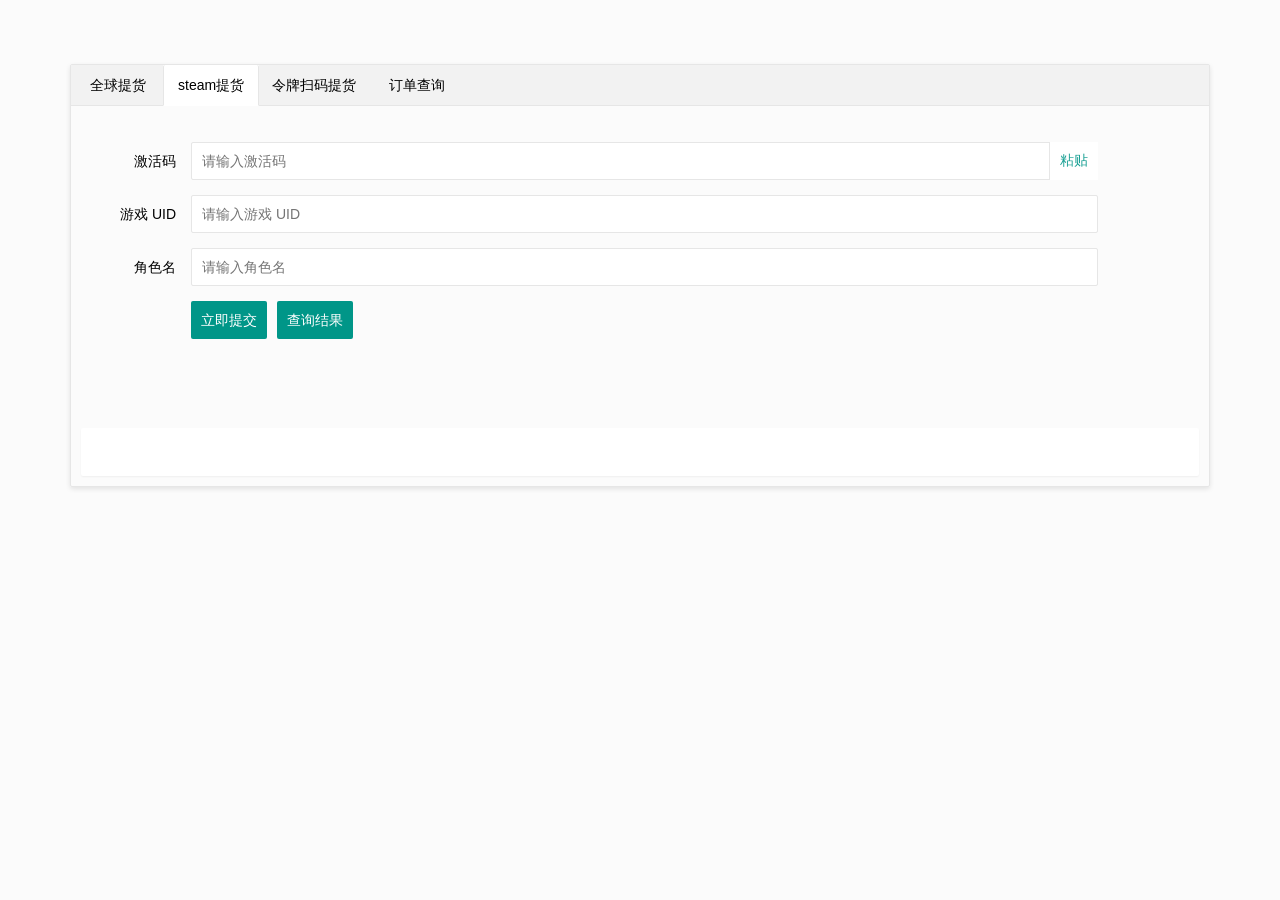
==== index.html @ 521eae2b "feat: add gift redemption portal" ====
<!doctype html>
<html lang="zh-CN">
<head>
  <meta charset="UTF-8"><meta name="viewport" content="width=device-width, initial-scale=1, maximum-scale=1">
  <title>PUBG礼包提货</title>
  <link rel="stylesheet" href="common/layui/css/layui.css"><link rel="stylesheet" href="styles.css">
</head>
<body>
<div id="app" class="layui-container">
<div id="centerdiv" class="layui-tab layui-tab-card layui-row">
  <ul class="layui-tab-title" id="tabs"><li data-tab="global">全球提货</li><li data-tab="steam" class="layui-this">steam提货</li><li data-tab="qr">令牌扫码提货</li><li data-tab="orders">订单查询</li></ul>
  <div class="layui-tab-content" style="overflow-x:hidden">
    <div class="layui-tab-item" data-panel="global"><form class="layui-form"><div class="layui-form-item"><label class="layui-form-label">激活码</label><div class="layui-input-block"><input class="layui-input" placeholder="请输入激活码"></div></div><div class="layui-form-item"><label class="layui-form-label">游戏 UID</label><div class="layui-input-block"><input class="layui-input" placeholder="请输入游戏 UID"></div></div><div class="layui-form-item"><div class="layui-input-block"><button class="layui-btn" type="button">立即提交</button><button class="layui-btn" type="button">查询结果</button></div></div></form><div class="layui-card lower-card"></div></div>
    <div class="layui-tab-item layui-show" data-panel="steam"><form class="layui-form" id="redeem-form"><div class="layui-input-inline"></div><div class="layui-form-item"><label class="layui-form-label">激活码</label><div class="layui-input-block"><input type="text" id="code" required placeholder="请输入激活码" autocomplete="off" class="layui-input"><button type="button" id="paste" class="paste">粘贴</button></div></div><div class="layui-form-item"><label class="layui-form-label">游戏 UID</label><div class="layui-input-block"><input type="text" id="player-id" required placeholder="请输入游戏 UID" autocomplete="off" class="layui-input"></div></div><div class="layui-form-item"><label class="layui-form-label">角色名</label><div class="layui-input-block"><input type="text" id="player-name" placeholder="请输入角色名" autocomplete="off" class="layui-input"></div></div><div class="layui-form-item"><div class="layui-input-block"><button class="layui-btn" type="submit">立即提交</button><button class="layui-btn" id="check-order-short" type="button">查询结果</button></div></div><div class="layui-form-item" id="progress-steam" style="display:none"><label class="layui-form-label">处理进度</label><div class="layui-input-block progress-block"><div class="layui-progress layui-progress-big"><div class="layui-progress-bar layui-bg-blue" id="progress-bar"></div></div></div></div><p id="form-message" class="result"></p></form><div class="layui-card lower-card"><div id="steam-content"></div></div></div>
    <div class="layui-tab-item" data-panel="qr"><form class="layui-form"><div class="layui-form-item"><label class="layui-input-block qr-result" id="qr-result"></label></div><div class="layui-form-item"><label class="layui-form-label">激活码</label><div class="layui-input-block"><input id="qr-code" required placeholder="输入激活码再生成二维码" class="layui-input"></div></div><div class="layui-form-item"><div class="layui-input-block"><div id="qr-box" class="qr-box"></div></div></div><div class="layui-form-item"><div class="layui-input-block"><button class="layui-btn" type="button" id="generate-qr">生成二维码</button><button class="layui-btn" type="button" id="query-qr">查询结果</button></div></div></form><div class="layui-card lower-card"></div></div>
    <div class="layui-tab-item" data-panel="orders"><form class="layui-form"><div class="layui-form-item"><label class="layui-input-block qr-result" id="order-result"></label></div><div class="layui-form-item"><label class="layui-form-label">激活码</label><div class="layui-input-block"><input id="order-id" required placeholder="请输入激活码" class="layui-input"></div></div><div class="layui-form-item"><div class="layui-input-block"><button class="layui-btn" type="button" id="query-order">查询结果</button></div></div><div class="layui-form-item" id="history-row" style="display:none"><label class="layui-form-label">激活记录</label><div class="layui-input-block"><table id="history"></table></div></div></form><div class="layui-card lower-card"></div></div>
  </div>
</div></div>
<script src="app.js"></script>
</body></html>
---- common/layui/css/layui.css ----
/** layui-v2.5.6 MIT License By https://www.layui.com */
 .layui-inline,img{display:inline-block;vertical-align:middle}h1,h2,h3,h4,h5,h6{font-weight:400}.layui-edge,.layui-header,.layui-inline,.layui-main{position:relative}.layui-body,.layui-edge,.layui-elip{overflow:hidden}.layui-btn,.layui-edge,.layui-inline,img{vertical-align:middle}.layui-btn,.layui-disabled,.layui-icon,.layui-unselect{-moz-user-select:none;-webkit-user-select:none;-ms-user-select:none}.layui-elip,.layui-form-checkbox span,.layui-form-pane .layui-form-label{text-overflow:ellipsis;white-space:nowrap}.layui-breadcrumb,.layui-tree-btnGroup{visibility:hidden}blockquote,body,button,dd,div,dl,dt,form,h1,h2,h3,h4,h5,h6,input,li,ol,p,pre,td,textarea,th,ul{margin:0;padding:0;-webkit-tap-highlight-color:rgba(0,0,0,0)}a:active,a:hover{outline:0}img{border:none}li{list-style:none}table{border-collapse:collapse;border-spacing:0}h4,h5,h6{font-size:100%}button,input,optgroup,option,select,textarea{font-family:inherit;font-size:inherit;font-style:inherit;font-weight:inherit;outline:0}pre{white-space:pre-wrap;white-space:-moz-pre-wrap;white-space:-pre-wrap;white-space:-o-pre-wrap;word-wrap:break-word}body{line-height:24px;font:14px Helvetica Neue,Helvetica,PingFang SC,Tahoma,Arial,sans-serif}hr{height:1px;margin:10px 0;border:0;clear:both}a{color:#333;text-decoration:none}a:hover{color:#777}a cite{font-style:normal;*cursor:pointer}.layui-border-box,.layui-border-box *{box-sizing:border-box}.layui-box,.layui-box *{box-sizing:content-box}.layui-clear{clear:both;*zoom:1}.layui-clear:after{content:'\20';clear:both;*zoom:1;display:block;height:0}.layui-inline{*display:inline;*zoom:1}.layui-edge{display:inline-block;width:0;height:0;border-width:6px;border-style:dashed;border-color:transparent}.layui-edge-top{top:-4px;border-bottom-color:#999;border-bottom-style:solid}.layui-edge-right{border-left-color:#999;border-left-style:solid}.layui-edge-bottom{top:2px;border-top-color:#999;border-top-style:solid}.layui-edge-left{border-right-color:#999;border-right-style:solid}.layui-disabled,.layui-disabled:hover{color:#d2d2d2!important;cursor:not-allowed!important}.layui-circle{border-radius:100%}.layui-show{display:block!important}.layui-hide{display:none!important}@font-face{font-family:layui-icon;src:url(../font/iconfont.eot?v=256);src:url(../font/iconfont.eot?v=256#iefix) format('embedded-opentype'),url(../font/iconfont.woff2?v=256) format('woff2'),url(../font/iconfont.woff?v=256) format('woff'),url(../font/iconfont.ttf?v=256) format('truetype'),url(../font/iconfont.svg?v=256#layui-icon) format('svg')}.layui-icon{font-family:layui-icon!important;font-size:16px;font-style:normal;-webkit-font-smoothing:antialiased;-moz-osx-font-smoothing:grayscale}.layui-icon-reply-fill:before{content:"\e611"}.layui-icon-set-fill:before{content:"\e614"}.layui-icon-menu-fill:before{content:"\e60f"}.layui-icon-search:before{content:"\e615"}.layui-icon-share:before{content:"\e641"}.layui-icon-set-sm:before{content:"\e620"}.layui-icon-engine:before{content:"\e628"}.layui-icon-close:before{content:"\1006"}.layui-icon-close-fill:before{content:"\1007"}.layui-icon-chart-screen:before{content:"\e629"}.layui-icon-star:before{content:"\e600"}.layui-icon-circle-dot:before{content:"\e617"}.layui-icon-chat:before{content:"\e606"}.layui-icon-release:before{content:"\e609"}.layui-icon-list:before{content:"\e60a"}.layui-icon-chart:before{content:"\e62c"}.layui-icon-ok-circle:before{content:"\1005"}.layui-icon-layim-theme:before{content:"\e61b"}.layui-icon-table:before{content:"\e62d"}.layui-icon-right:before{content:"\e602"}.layui-icon-left:before{content:"\e603"}.layui-icon-cart-simple:before{content:"\e698"}.layui-icon-face-cry:before{content:"\e69c"}.layui-icon-face-smile:before{content:"\e6af"}.layui-icon-survey:before{content:"\e6b2"}.layui-icon-tree:before{content:"\e62e"}.layui-icon-ie:before{content:"\e7bb"}.layui-icon-upload-circle:before{content:"\e62f"}.layui-icon-add-circle:before{content:"\e61f"}.layui-icon-download-circle:before{content:"\e601"}.layui-icon-templeate-1:before{content:"\e630"}.layui-icon-util:before{content:"\e631"}.layui-icon-face-surprised:before{content:"\e664"}.layui-icon-edit:before{content:"\e642"}.layui-icon-speaker:before{content:"\e645"}.layui-icon-down:before{content:"\e61a"}.layui-icon-file:before{content:"\e621"}.layui-icon-layouts:before{content:"\e632"}.layui-icon-rate-half:before{content:"\e6c9"}.layui-icon-add-circle-fine:before{content:"\e608"}.layui-icon-prev-circle:before{content:"\e633"}.layui-icon-read:before{content:"\e705"}.layui-icon-404:before{content:"\e61c"}.layui-icon-carousel:before{content:"\e634"}.layui-icon-help:before{content:"\e607"}.layui-icon-code-circle:before{content:"\e635"}.layui-icon-windows:before{content:"\e67f"}.layui-icon-water:before{content:"\e636"}.layui-icon-username:before{content:"\e66f"}.layui-icon-find-fill:before{content:"\e670"}.layui-icon-about:before{content:"\e60b"}.layui-icon-location:before{content:"\e715"}.layui-icon-up:before{content:"\e619"}.layui-icon-pause:before{content:"\e651"}.layui-icon-date:before{content:"\e637"}.layui-icon-layim-uploadfile:before{content:"\e61d"}.layui-icon-delete:before{content:"\e640"}.layui-icon-play:before{content:"\e652"}.layui-icon-top:before{content:"\e604"}.layui-icon-firefox:before{content:"\e686"}.layui-icon-friends:before{content:"\e612"}.layui-icon-refresh-3:before{content:"\e9aa"}.layui-icon-ok:before{content:"\e605"}.layui-icon-layer:before{content:"\e638"}.layui-icon-face-smile-fine:before{content:"\e60c"}.layui-icon-dollar:before{content:"\e659"}.layui-icon-group:before{content:"\e613"}.layui-icon-layim-download:before{content:"\e61e"}.layui-icon-picture-fine:before{content:"\e60d"}.layui-icon-link:before{content:"\e64c"}.layui-icon-diamond:before{content:"\e735"}.layui-icon-log:before{content:"\e60e"}.layui-icon-key:before{content:"\e683"}.layui-icon-rate-solid:before{content:"\e67a"}.layui-icon-fonts-del:before{content:"\e64f"}.layui-icon-unlink:before{content:"\e64d"}.layui-icon-fonts-clear:before{content:"\e639"}.layui-icon-triangle-r:before{content:"\e623"}.layui-icon-circle:before{content:"\e63f"}.layui-icon-radio:before{content:"\e643"}.layui-icon-align-center:before{content:"\e647"}.layui-icon-align-right:before{content:"\e648"}.layui-icon-align-left:before{content:"\e649"}.layui-icon-loading-1:before{content:"\e63e"}.layui-icon-return:before{content:"\e65c"}.layui-icon-fonts-strong:before{content:"\e62b"}.layui-icon-upload:before{content:"\e67c"}.layui-icon-dialogue:before{content:"\e63a"}.layui-icon-video:before{content:"\e6ed"}.layui-icon-headset:before{content:"\e6fc"}.layui-icon-cellphone-fine:before{content:"\e63b"}.layui-icon-add-1:before{content:"\e654"}.layui-icon-face-smile-b:before{content:"\e650"}.layui-icon-fonts-html:before{content:"\e64b"}.layui-icon-screen-full:before{content:"\e622"}.layui-icon-form:before{content:"\e63c"}.layui-icon-cart:before{content:"\e657"}.layui-icon-camera-fill:before{content:"\e65d"}.layui-icon-tabs:before{content:"\e62a"}.layui-icon-heart-fill:before{content:"\e68f"}.layui-icon-fonts-code:before{content:"\e64e"}.layui-icon-ios:before{content:"\e680"}.layui-icon-at:before{content:"\e687"}.layui-icon-fire:before{content:"\e756"}.layui-icon-set:before{content:"\e716"}.layui-icon-fonts-u:before{content:"\e646"}.layui-icon-triangle-d:before{content:"\e625"}.layui-icon-tips:before{content:"\e702"}.layui-icon-picture:before{content:"\e64a"}.layui-icon-more-vertical:before{content:"\e671"}.layui-icon-bluetooth:before{content:"\e689"}.layui-icon-flag:before{content:"\e66c"}.layui-icon-loading:before{content:"\e63d"}.layui-icon-fonts-i:before{content:"\e644"}.layui-icon-refresh-1:before{content:"\e666"}.layui-icon-rmb:before{content:"\e65e"}.layui-icon-addition:before{content:"\e624"}.layui-icon-home:before{content:"\e68e"}.layui-icon-time:before{content:"\e68d"}.layui-icon-user:before{content:"\e770"}.layui-icon-notice:before{content:"\e667"}.layui-icon-chrome:before{content:"\e68a"}.layui-icon-edge:before{content:"\e68b"}.layui-icon-login-weibo:before{content:"\e675"}.layui-icon-voice:before{content:"\e688"}.layui-icon-upload-drag:before{content:"\e681"}.layui-icon-login-qq:before{content:"\e676"}.layui-icon-snowflake:before{content:"\e6b1"}.layui-icon-heart:before{content:"\e68c"}.layui-icon-logout:before{content:"\e682"}.layui-icon-file-b:before{content:"\e655"}.layui-icon-template:before{content:"\e663"}.layui-icon-transfer:before{content:"\e691"}.layui-icon-auz:before{content:"\e672"}.layui-icon-console:before{content:"\e665"}.layui-icon-app:before{content:"\e653"}.layui-icon-prev:before{content:"\e65a"}.layui-icon-website:before{content:"\e7ae"}.layui-icon-next:before{content:"\e65b"}.layui-icon-component:before{content:"\e857"}.layui-icon-android:before{content:"\e684"}.layui-icon-more:before{content:"\e65f"}.layui-icon-login-wechat:before{content:"\e677"}.layui-icon-shrink-right:before{content:"\e668"}.layui-icon-spread-left:before{content:"\e66b"}.layui-icon-camera:before{content:"\e660"}.layui-icon-note:before{content:"\e66e"}.layui-icon-refresh:before{content:"\e669"}.layui-icon-female:before{content:"\e661"}.layui-icon-male:before{content:"\e662"}.layui-icon-screen-restore:before{content:"\e758"}.layui-icon-password:before{content:"\e673"}.layui-icon-senior:before{content:"\e674"}.layui-icon-theme:before{content:"\e66a"}.layui-icon-tread:before{content:"\e6c5"}.layui-icon-praise:before{content:"\e6c6"}.layui-icon-star-fill:before{content:"\e658"}.layui-icon-rate:before{content:"\e67b"}.layui-icon-template-1:before{content:"\e656"}.layui-icon-vercode:before{content:"\e679"}.layui-icon-service:before{content:"\e626"}.layui-icon-cellphone:before{content:"\e678"}.layui-icon-print:before{content:"\e66d"}.layui-icon-cols:before{content:"\e610"}.layui-icon-wifi:before{content:"\e7e0"}.layui-icon-export:before{content:"\e67d"}.layui-icon-rss:before{content:"\e808"}.layui-icon-slider:before{content:"\e714"}.layui-icon-email:before{content:"\e618"}.layui-icon-subtraction:before{content:"\e67e"}.layui-icon-mike:before{content:"\e6dc"}.layui-icon-light:before{content:"\e748"}.layui-icon-gift:before{content:"\e627"}.layui-icon-mute:before{content:"\e685"}.layui-icon-reduce-circle:before{content:"\e616"}.layui-icon-music:before{content:"\e690"}.layui-main{width:1140px;margin:0 auto}.layui-header{z-index:1000;height:60px}.layui-header a:hover{transition:all .5s;-webkit-transition:all .5s}.layui-side{position:fixed;left:0;top:0;bottom:0;z-index:999;width:200px;overflow-x:hidden}.layui-side-scroll{position:relative;width:220px;height:100%;overflow-x:hidden}.layui-body{position:absolute;left:200px;right:0;top:0;bottom:0;z-index:998;width:auto;overflow-y:auto;box-sizing:border-box}.layui-layout-body{overflow:hidden}.layui-layout-admin .layui-header{background-color:#23262E}.layui-layout-admin .layui-side{top:60px;width:200px;overflow-x:hidden}.layui-layout-admin .layui-body{position:fixed;top:60px;bottom:44px}.layui-layout-admin .layui-main{width:auto;margin:0 15px}.layui-layout-admin .layui-footer{position:fixed;left:200px;right:0;bottom:0;height:44px;line-height:44px;padding:0 15px;background-color:#eee}.layui-layout-admin .layui-logo{position:absolute;left:0;top:0;width:200px;height:100%;line-height:60px;text-align:center;color:#009688;font-size:16px}.layui-layout-admin .layui-header .layui-nav{background:0 0}.layui-layout-left{position:absolute!important;left:200px;top:0}.layui-layout-right{position:absolute!important;right:0;top:0}.layui-container{position:relative;margin:0 auto;padding:0 15px;box-sizing:border-box}.layui-fluid{position:relative;margin:0 auto;padding:0 15px}.layui-row:after,.layui-row:before{content:'';display:block;clear:both}.layui-col-lg1,.layui-col-lg10,.layui-col-lg11,.layui-col-lg12,.layui-col-lg2,.layui-col-lg3,.layui-col-lg4,.layui-col-lg5,.layui-col-lg6,.layui-col-lg7,.layui-col-lg8,.layui-col-lg9,.layui-col-md1,.layui-col-md10,.layui-col-md11,.layui-col-md12,.layui-col-md2,.layui-col-md3,.layui-col-md4,.layui-col-md5,.layui-col-md6,.layui-col-md7,.layui-col-md8,.layui-col-md9,.layui-col-sm1,.layui-col-sm10,.layui-col-sm11,.layui-col-sm12,.layui-col-sm2,.layui-col-sm3,.layui-col-sm4,.layui-col-sm5,.layui-col-sm6,.layui-col-sm7,.layui-col-sm8,.layui-col-sm9,.layui-col-xs1,.layui-col-xs10,.layui-col-xs11,.layui-col-xs12,.layui-col-xs2,.layui-col-xs3,.layui-col-xs4,.layui-col-xs5,.layui-col-xs6,.layui-col-xs7,.layui-col-xs8,.layui-col-xs9{position:relative;display:block;box-sizing:border-box}.layui-col-xs1,.layui-col-xs10,.layui-col-xs11,.layui-col-xs12,.layui-col-xs2,.layui-col-xs3,.layui-col-xs4,.layui-col-xs5,.layui-col-xs6,.layui-col-xs7,.layui-col-xs8,.layui-col-xs9{float:left}.layui-col-xs1{width:8.33333333%}.layui-col-xs2{width:16.66666667%}.layui-col-xs3{width:25%}.layui-col-xs4{width:33.33333333%}.layui-col-xs5{width:41.66666667%}.layui-col-xs6{width:50%}.layui-col-xs7{width:58.33333333%}.layui-col-xs8{width:66.66666667%}.layui-col-xs9{width:75%}.layui-col-xs10{width:83.33333333%}.layui-col-xs11{width:91.66666667%}.layui-col-xs12{width:100%}.layui-col-xs-offset1{margin-left:8.33333333%}.layui-col-xs-offset2{margin-left:16.66666667%}.layui-col-xs-offset3{margin-left:25%}.layui-col-xs-offset4{margin-left:33.33333333%}.layui-col-xs-offset5{margin-left:41.66666667%}.layui-col-xs-offset6{margin-left:50%}.layui-col-xs-offset7{margin-left:58.33333333%}.layui-col-xs-offset8{margin-left:66.66666667%}.layui-col-xs-offset9{margin-left:75%}.layui-col-xs-offset10{margin-left:83.33333333%}.layui-col-xs-offset11{margin-left:91.66666667%}.layui-col-xs-offset12{margin-left:100%}@media screen and (max-width:768px){.layui-hide-xs{display:none!important}.layui-show-xs-block{display:block!important}.layui-show-xs-inline{display:inline!important}.layui-show-xs-inline-block{display:inline-block!important}}@media screen and (min-width:768px){.layui-container{width:750px}.layui-hide-sm{display:none!important}.layui-show-sm-block{display:block!important}.layui-show-sm-inline{display:inline!important}.layui-show-sm-inline-block{display:inline-block!important}.layui-col-sm1,.layui-col-sm10,.layui-col-sm11,.layui-col-sm12,.layui-col-sm2,.layui-col-sm3,.layui-col-sm4,.layui-col-sm5,.layui-col-sm6,.layui-col-sm7,.layui-col-sm8,.layui-col-sm9{float:left}.layui-col-sm1{width:8.33333333%}.layui-col-sm2{width:16.66666667%}.layui-col-sm3{width:25%}.layui-col-sm4{width:33.33333333%}.layui-col-sm5{width:41.66666667%}.layui-col-sm6{width:50%}.layui-col-sm7{width:58.33333333%}.layui-col-sm8{width:66.66666667%}.layui-col-sm9{width:75%}.layui-col-sm10{width:83.33333333%}.layui-col-sm11{width:91.66666667%}.layui-col-sm12{width:100%}.layui-col-sm-offset1{margin-left:8.33333333%}.layui-col-sm-offset2{margin-left:16.66666667%}.layui-col-sm-offset3{margin-left:25%}.layui-col-sm-offset4{margin-left:33.33333333%}.layui-col-sm-offset5{margin-left:41.66666667%}.layui-col-sm-offset6{margin-left:50%}.layui-col-sm-offset7{margin-left:58.33333333%}.layui-col-sm-offset8{margin-left:66.66666667%}.layui-col-sm-offset9{margin-left:75%}.layui-col-sm-offset10{margin-left:83.33333333%}.layui-col-sm-offset11{margin-left:91.66666667%}.layui-col-sm-offset12{margin-left:100%}}@media screen and (min-width:992px){.layui-container{width:970px}.layui-hide-md{display:none!important}.layui-show-md-block{display:block!important}.layui-show-md-inline{display:inline!important}.layui-show-md-inline-block{display:inline-block!important}.layui-col-md1,.layui-col-md10,.layui-col-md11,.layui-col-md12,.layui-col-md2,.layui-col-md3,.layui-col-md4,.layui-col-md5,.layui-col-md6,.layui-col-md7,.layui-col-md8,.layui-col-md9{float:left}.layui-col-md1{width:8.33333333%}.layui-col-md2{width:16.66666667%}.layui-col-md3{width:25%}.layui-col-md4{width:33.33333333%}.layui-col-md5{width:41.66666667%}.layui-col-md6{width:50%}.layui-col-md7{width:58.33333333%}.layui-col-md8{width:66.66666667%}.layui-col-md9{width:75%}.layui-col-md10{width:83.33333333%}.layui-col-md11{width:91.66666667%}.layui-col-md12{width:100%}.layui-col-md-offset1{margin-left:8.33333333%}.layui-col-md-offset2{margin-left:16.66666667%}.layui-col-md-offset3{margin-left:25%}.layui-col-md-offset4{margin-left:33.33333333%}.layui-col-md-offset5{margin-left:41.66666667%}.layui-col-md-offset6{margin-left:50%}.layui-col-md-offset7{margin-left:58.33333333%}.layui-col-md-offset8{margin-left:66.66666667%}.layui-col-md-offset9{margin-left:75%}.layui-col-md-offset10{margin-left:83.33333333%}.layui-col-md-offset11{margin-left:91.66666667%}.layui-col-md-offset12{margin-left:100%}}@media screen and (min-width:1200px){.layui-container{width:1170px}.layui-hide-lg{display:none!important}.layui-show-lg-block{display:block!important}.layui-show-lg-inline{display:inline!important}.layui-show-lg-inline-block{display:inline-block!important}.layui-col-lg1,.layui-col-lg10,.layui-col-lg11,.layui-col-lg12,.layui-col-lg2,.layui-col-lg3,.layui-col-lg4,.layui-col-lg5,.layui-col-lg6,.layui-col-lg7,.layui-col-lg8,.layui-col-lg9{float:left}.layui-col-lg1{width:8.33333333%}.layui-col-lg2{width:16.66666667%}.layui-col-lg3{width:25%}.layui-col-lg4{width:33.33333333%}.layui-col-lg5{width:41.66666667%}.layui-col-lg6{width:50%}.layui-col-lg7{width:58.33333333%}.layui-col-lg8{width:66.66666667%}.layui-col-lg9{width:75%}.layui-col-lg10{width:83.33333333%}.layui-col-lg11{width:91.66666667%}.layui-col-lg12{width:100%}.layui-col-lg-offset1{margin-left:8.33333333%}.layui-col-lg-offset2{margin-left:16.66666667%}.layui-col-lg-offset3{margin-left:25%}.layui-col-lg-offset4{margin-left:33.33333333%}.layui-col-lg-offset5{margin-left:41.66666667%}.layui-col-lg-offset6{margin-left:50%}.layui-col-lg-offset7{margin-left:58.33333333%}.layui-col-lg-offset8{margin-left:66.66666667%}.layui-col-lg-offset9{margin-left:75%}.layui-col-lg-offset10{margin-left:83.33333333%}.layui-col-lg-offset11{margin-left:91.66666667%}.layui-col-lg-offset12{margin-left:100%}}.layui-col-space1{margin:-.5px}.layui-col-space1>*{padding:.5px}.layui-col-space2{margin:-1px}.layui-col-space2>*{padding:1px}.layui-col-space4{margin:-2px}.layui-col-space4>*{padding:2px}.layui-col-space5{margin:-2.5px}.layui-col-space5>*{padding:2.5px}.layui-col-space6{margin:-3px}.layui-col-space6>*{padding:3px}.layui-col-space8{margin:-4px}.layui-col-space8>*{padding:4px}.layui-col-space10{margin:-5px}.layui-col-space10>*{padding:5px}.layui-col-space12{margin:-6px}.layui-col-space12>*{padding:6px}.layui-col-space14{margin:-7px}.layui-col-space14>*{padding:7px}.layui-col-space15{margin:-7.5px}.layui-col-space15>*{padding:7.5px}.layui-col-space16{margin:-8px}.layui-col-space16>*{padding:8px}.layui-col-space18{margin:-9px}.layui-col-space18>*{padding:9px}.layui-col-space20{margin:-10px}.layui-col-space20>*{padding:10px}.layui-col-space22{margin:-11px}.layui-col-space22>*{padding:11px}.layui-col-space24{margin:-12px}.layui-col-space24>*{padding:12px}.layui-col-space25{margin:-12.5px}.layui-col-space25>*{padding:12.5px}.layui-col-space26{margin:-13px}.layui-col-space26>*{padding:13px}.layui-col-space28{margin:-14px}.layui-col-space28>*{padding:14px}.layui-col-space30{margin:-15px}.layui-col-space30>*{padding:15px}.layui-btn,.layui-input,.layui-select,.layui-textarea,.layui-upload-button{outline:0;-webkit-appearance:none;transition:all .3s;-webkit-transition:all .3s;box-sizing:border-box}.layui-elem-quote{margin-bottom:10px;padding:15px;line-height:22px;border-left:5px solid #009688;border-radius:0 2px 2px 0;background-color:#f2f2f2}.layui-quote-nm{border-style:solid;border-width:1px 1px 1px 5px;background:0 0}.layui-elem-field{margin-bottom:10px;padding:0;border-width:1px;border-style:solid}.layui-elem-field legend{margin-left:20px;padding:0 10px;font-size:20px;font-weight:300}.layui-field-title{margin:10px 0 20px;border-width:1px 0 0}.layui-field-box{padding:10px 15px}.layui-field-title .layui-field-box{padding:10px 0}.layui-progress{position:relative;height:6px;border-radius:20px;background-color:#e2e2e2}.layui-progress-bar{position:absolute;left:0;top:0;width:0;max-width:100%;height:6px;border-radius:20px;text-align:right;background-color:#5FB878;transition:all .3s;-webkit-transition:all .3s}.layui-progress-big,.layui-progress-big .layui-progress-bar{height:18px;line-height:18px}.layui-progress-text{position:relative;top:-20px;line-height:18px;font-size:12px;color:#666}.layui-progress-big .layui-progress-text{position:static;padding:0 10px;color:#fff}.layui-collapse{border-width:1px;border-style:solid;border-radius:2px}.layui-colla-content,.layui-colla-item{border-top-width:1px;border-top-style:solid}.layui-colla-item:first-child{border-top:none}.layui-colla-title{position:relative;height:42px;line-height:42px;padding:0 15px 0 35px;color:#333;background-color:#f2f2f2;cursor:pointer;font-size:14px;overflow:hidden}.layui-colla-content{display:none;padding:10px 15px;line-height:22px;color:#666}.layui-colla-icon{position:absolute;left:15px;top:0;font-size:14px}.layui-card{margin-bottom:15px;border-radius:2px;background-color:#fff;box-shadow:0 1px 2px 0 rgba(0,0,0,.05)}.layui-card:last-child{margin-bottom:0}.layui-card-header{position:relative;height:42px;line-height:42px;padding:0 15px;border-bottom:1px solid #f6f6f6;color:#333;border-radius:2px 2px 0 0;font-size:14px}.layui-bg-black,.layui-bg-blue,.layui-bg-cyan,.layui-bg-green,.layui-bg-orange,.layui-bg-red{color:#fff!important}.layui-card-body{position:relative;padding:10px 15px;line-height:24px}.layui-card-body[pad15]{padding:15px}.layui-card-body[pad20]{padding:20px}.layui-card-body .layui-table{margin:5px 0}.layui-card .layui-tab{margin:0}.layui-panel-window{position:relative;padding:15px;border-radius:0;border-top:5px solid #E6E6E6;background-color:#fff}.layui-auxiliar-moving{position:fixed;left:0;right:0;top:0;bottom:0;width:100%;height:100%;background:0 0;z-index:9999999999}.layui-form-label,.layui-form-mid,.layui-form-select,.layui-input-block,.layui-input-inline,.layui-textarea{position:relative}.layui-bg-red{background-color:#FF5722!important}.layui-bg-orange{background-color:#FFB800!important}.layui-bg-green{background-color:#009688!important}.layui-bg-cyan{background-color:#2F4056!important}.layui-bg-blue{background-color:#1E9FFF!important}.layui-bg-black{background-color:#393D49!important}.layui-bg-gray{background-color:#eee!important;color:#666!important}.layui-badge-rim,.layui-colla-content,.layui-colla-item,.layui-collapse,.layui-elem-field,.layui-form-pane .layui-form-item[pane],.layui-form-pane .layui-form-label,.layui-input,.layui-layedit,.layui-layedit-tool,.layui-quote-nm,.layui-select,.layui-tab-bar,.layui-tab-card,.layui-tab-title,.layui-tab-title .layui-this:after,.layui-textarea{border-color:#e6e6e6}.layui-timeline-item:before,hr{background-color:#e6e6e6}.layui-text{line-height:22px;font-size:14px;color:#666}.layui-text h1,.layui-text h2,.layui-text h3{font-weight:500;color:#333}.layui-text h1{font-size:30px}.layui-text h2{font-size:24px}.layui-text h3{font-size:18px}.layui-text a:not(.layui-btn){color:#01AAED}.layui-text a:not(.layui-btn):hover{text-decoration:underline}.layui-text ul{padding:5px 0 5px 15px}.layui-text ul li{margin-top:5px;list-style-type:disc}.layui-text em,.layui-word-aux{color:#999!important;padding:0 5px!important}.layui-btn{display:inline-block;height:38px;line-height:38px;padding:0 18px;background-color:#009688;color:#fff;white-space:nowrap;text-align:center;font-size:14px;border:none;border-radius:2px;cursor:pointer}.layui-btn:hover{opacity:.8;filter:alpha(opacity=80);color:#fff}.layui-btn:active{opacity:1;filter:alpha(opacity=100)}.layui-btn+.layui-btn{margin-left:10px}.layui-btn-container{font-size:0}.layui-btn-container .layui-btn{margin-right:10px;margin-bottom:10px}.layui-btn-container .layui-btn+.layui-btn{margin-left:0}.layui-table .layui-btn-container .layui-btn{margin-bottom:9px}.layui-btn-radius{border-radius:100px}.layui-btn .layui-icon{margin-right:3px;font-size:18px;vertical-align:bottom;vertical-align:middle\9}.layui-btn-primary{border:1px solid #C9C9C9;background-color:#fff;color:#555}.layui-btn-primary:hover{border-color:#009688;color:#333}.layui-btn-normal{background-color:#1E9FFF}.layui-btn-warm{background-color:#FFB800}.layui-btn-danger{background-color:#FF5722}.layui-btn-checked{background-color:#5FB878}.layui-btn-disabled,.layui-btn-disabled:active,.layui-btn-disabled:hover{border:1px solid #e6e6e6;background-color:#FBFBFB;color:#C9C9C9;cursor:not-allowed;opacity:1}.layui-btn-lg{height:44px;line-height:44px;padding:0 25px;font-size:16px}.layui-btn-sm{height:30px;line-height:30px;padding:0 10px;font-size:12px}.layui-btn-sm i{font-size:16px!important}.layui-btn-xs{height:22px;line-height:22px;padding:0 5px;font-size:12px}.layui-btn-xs i{font-size:14px!important}.layui-btn-group{display:inline-block;vertical-align:middle;font-size:0}.layui-btn-group .layui-btn{margin-left:0!important;margin-right:0!important;border-left:1px solid rgba(255,255,255,.5);border-radius:0}.layui-btn-group .layui-btn-primary{border-left:none}.layui-btn-group .layui-btn-primary:hover{border-color:#C9C9C9;color:#009688}.layui-btn-group .layui-btn:first-child{border-left:none;border-radius:2px 0 0 2px}.layui-btn-group .layui-btn-primary:first-child{border-left:1px solid #c9c9c9}.layui-btn-group .layui-btn:last-child{border-radius:0 2px 2px 0}.layui-btn-group .layui-btn+.layui-btn{margin-left:0}.layui-btn-group+.layui-btn-group{margin-left:10px}.layui-btn-fluid{width:100%}.layui-input,.layui-select,.layui-textarea{height:38px;line-height:1.3;line-height:38px\9;border-width:1px;border-style:solid;background-color:#fff;border-radius:2px}.layui-input::-webkit-input-placeholder,.layui-select::-webkit-input-placeholder,.layui-textarea::-webkit-input-placeholder{line-height:1.3}.layui-input,.layui-textarea{display:block;width:100%;padding-left:10px}.layui-input:hover,.layui-textarea:hover{border-color:#D2D2D2!important}.layui-input:focus,.layui-textarea:focus{border-color:#C9C9C9!important}.layui-textarea{min-height:100px;height:auto;line-height:20px;padding:6px 10px;resize:vertical}.layui-select{padding:0 10px}.layui-form input[type=checkbox],.layui-form input[type=radio],.layui-form select{display:none}.layui-form [lay-ignore]{display:initial}.layui-form-item{margin-bottom:15px;clear:both;*zoom:1}.layui-form-item:after{content:'\20';clear:both;*zoom:1;display:block;height:0}.layui-form-label{float:left;display:block;padding:9px 15px;width:80px;font-weight:400;line-height:20px;text-align:right}.layui-form-label-col{display:block;float:none;padding:9px 0;line-height:20px;text-align:left}.layui-form-item .layui-inline{margin-bottom:5px;margin-right:10px}.layui-input-block{margin-left:110px;min-height:36px}.layui-input-inline{display:inline-block;vertical-align:middle}.layui-form-item .layui-input-inline{float:left;width:190px;margin-right:10px}.layui-form-text .layui-input-inline{width:auto}.layui-form-mid{float:left;display:block;padding:9px 0!important;line-height:20px;margin-right:10px}.layui-form-danger+.layui-form-select .layui-input,.layui-form-danger:focus{border-color:#FF5722!important}.layui-form-select .layui-input{padding-right:30px;cursor:pointer}.layui-form-select .layui-edge{position:absolute;right:10px;top:50%;margin-top:-3px;cursor:pointer;border-width:6px;border-top-color:#c2c2c2;border-top-style:solid;transition:all .3s;-webkit-transition:all .3s}.layui-form-select dl{display:none;position:absolute;left:0;top:42px;padding:5px 0;z-index:899;min-width:100%;border:1px solid #d2d2d2;max-height:300px;overflow-y:auto;background-color:#fff;border-radius:2px;box-shadow:0 2px 4px rgba(0,0,0,.12);box-sizing:border-box}.layui-form-select dl dd,.layui-form-select dl dt{padding:0 10px;line-height:36px;white-space:nowrap;overflow:hidden;text-overflow:ellipsis}.layui-form-select dl dt{font-size:12px;color:#999}.layui-form-select dl dd{cursor:pointer}.layui-form-select dl dd:hover{background-color:#f2f2f2;-webkit-transition:.5s all;transition:.5s all}.layui-form-select .layui-select-group dd{padding-left:20px}.layui-form-select dl dd.layui-select-tips{padding-left:10px!important;color:#999}.layui-form-select dl dd.layui-this{background-color:#5FB878;color:#fff}.layui-form-checkbox,.layui-form-select dl dd.layui-disabled{background-color:#fff}.layui-form-selected dl{display:block}.layui-form-checkbox,.layui-form-checkbox *,.layui-form-switch{display:inline-block;vertical-align:middle}.layui-form-selected .layui-edge{margin-top:-9px;-webkit-transform:rotate(180deg);transform:rotate(180deg);margin-top:-3px\9}:root .layui-form-selected .layui-edge{margin-top:-9px\0/IE9}.layui-form-selectup dl{top:auto;bottom:42px}.layui-select-none{margin:5px 0;text-align:center;color:#999}.layui-select-disabled .layui-disabled{border-color:#eee!important}.layui-select-disabled .layui-edge{border-top-color:#d2d2d2}.layui-form-checkbox{position:relative;height:30px;line-height:30px;margin-right:10px;padding-right:30px;cursor:pointer;font-size:0;-webkit-transition:.1s linear;transition:.1s linear;box-sizing:border-box}.layui-form-checkbox span{padding:0 10px;height:100%;font-size:14px;border-radius:2px 0 0 2px;background-color:#d2d2d2;color:#fff;overflow:hidden}.layui-form-checkbox:hover span{background-color:#c2c2c2}.layui-form-checkbox i{position:absolute;right:0;top:0;width:30px;height:28px;border:1px solid #d2d2d2;border-left:none;border-radius:0 2px 2px 0;color:#fff;font-size:20px;text-align:center}.layui-form-checkbox:hover i{border-color:#c2c2c2;color:#c2c2c2}.layui-form-checked,.layui-form-checked:hover{border-color:#5FB878}.layui-form-checked span,.layui-form-checked:hover span{background-color:#5FB878}.layui-form-checked i,.layui-form-checked:hover i{color:#5FB878}.layui-form-item .layui-form-checkbox{margin-top:4px}.layui-form-checkbox[lay-skin=primary]{height:auto!important;line-height:normal!important;min-width:18px;min-height:18px;border:none!important;margin-right:0;padding-left:28px;padding-right:0;background:0 0}.layui-form-checkbox[lay-skin=primary] span{padding-left:0;padding-right:15px;line-height:18px;background:0 0;color:#666}.layui-form-checkbox[lay-skin=primary] i{right:auto;left:0;width:16px;height:16px;line-height:16px;border:1px solid #d2d2d2;font-size:12px;border-radius:2px;background-color:#fff;-webkit-transition:.1s linear;transition:.1s linear}.layui-form-checkbox[lay-skin=primary]:hover i{border-color:#5FB878;color:#fff}.layui-form-checked[lay-skin=primary] i{border-color:#5FB878!important;background-color:#5FB878;color:#fff}.layui-checkbox-disbaled[lay-skin=primary] span{background:0 0!important;color:#c2c2c2}.layui-checkbox-disbaled[lay-skin=primary]:hover i{border-color:#d2d2d2}.layui-form-item .layui-form-checkbox[lay-skin=primary]{margin-top:10px}.layui-form-switch{position:relative;height:22px;line-height:22px;min-width:35px;padding:0 5px;margin-top:8px;border:1px solid #d2d2d2;border-radius:20px;cursor:pointer;background-color:#fff;-webkit-transition:.1s linear;transition:.1s linear}.layui-form-switch i{position:absolute;left:5px;top:3px;width:16px;height:16px;border-radius:20px;background-color:#d2d2d2;-webkit-transition:.1s linear;transition:.1s linear}.layui-form-switch em{position:relative;top:0;width:25px;margin-left:21px;padding:0!important;text-align:center!important;color:#999!important;font-style:normal!important;font-size:12px}.layui-form-onswitch{border-color:#5FB878;background-color:#5FB878}.layui-checkbox-disbaled,.layui-checkbox-disbaled i{border-color:#e2e2e2!important}.layui-form-onswitch i{left:100%;margin-left:-21px;background-color:#fff}.layui-form-onswitch em{margin-left:5px;margin-right:21px;color:#fff!important}.layui-checkbox-disbaled span{background-color:#e2e2e2!important}.layui-checkbox-disbaled:hover i{color:#fff!important}[lay-radio]{display:none}.layui-form-radio,.layui-form-radio *{display:inline-block;vertical-align:middle}.layui-form-radio{line-height:28px;margin:6px 10px 0 0;padding-right:10px;cursor:pointer;font-size:0}.layui-form-radio *{font-size:14px}.layui-form-radio>i{margin-right:8px;font-size:22px;color:#c2c2c2}.layui-form-radio>i:hover,.layui-form-radioed>i{color:#5FB878}.layui-radio-disbaled>i{color:#e2e2e2!important}.layui-form-pane .layui-form-label{width:110px;padding:8px 15px;height:38px;line-height:20px;border-width:1px;border-style:solid;border-radius:2px 0 0 2px;text-align:center;background-color:#FBFBFB;overflow:hidden;box-sizing:border-box}.layui-form-pane .layui-input-inline{margin-left:-1px}.layui-form-pane .layui-input-block{margin-left:110px;left:-1px}.layui-form-pane .layui-input{border-radius:0 2px 2px 0}.layui-form-pane .layui-form-text .layui-form-label{float:none;width:100%;border-radius:2px;box-sizing:border-box;text-align:left}.layui-form-pane .layui-form-text .layui-input-inline{display:block;margin:0;top:-1px;clear:both}.layui-form-pane .layui-form-text .layui-input-block{margin:0;left:0;top:-1px}.layui-form-pane .layui-form-text .layui-textarea{min-height:100px;border-radius:0 0 2px 2px}.layui-form-pane .layui-form-checkbox{margin:4px 0 4px 10px}.layui-form-pane .layui-form-radio,.layui-form-pane .layui-form-switch{margin-top:6px;margin-left:10px}.layui-form-pane .layui-form-item[pane]{position:relative;border-width:1px;border-style:solid}.layui-form-pane .layui-form-item[pane] .layui-form-label{position:absolute;left:0;top:0;height:100%;border-width:0 1px 0 0}.layui-form-pane .layui-form-item[pane] .layui-input-inline{margin-left:110px}@media screen and (max-width:450px){.layui-form-item .layui-form-label{text-overflow:ellipsis;overflow:hidden;white-space:nowrap}.layui-form-item .layui-inline{display:block;margin-right:0;margin-bottom:20px;clear:both}.layui-form-item .layui-inline:after{content:'\20';clear:both;display:block;height:0}.layui-form-item .layui-input-inline{display:block;float:none;left:-3px;width:auto;margin:0 0 10px 112px}.layui-form-item .layui-input-inline+.layui-form-mid{margin-left:110px;top:-5px;padding:0}.layui-form-item .layui-form-checkbox{margin-right:5px;margin-bottom:5px}}.layui-layedit{border-width:1px;border-style:solid;border-radius:2px}.layui-layedit-tool{padding:3px 5px;border-bottom-width:1px;border-bottom-style:solid;font-size:0}.layedit-tool-fixed{position:fixed;top:0;border-top:1px solid #e2e2e2}.layui-layedit-tool .layedit-tool-mid,.layui-layedit-tool .layui-icon{display:inline-block;vertical-align:middle;text-align:center;font-size:14px}.layui-layedit-tool .layui-icon{position:relative;width:32px;height:30px;line-height:30px;margin:3px 5px;color:#777;cursor:pointer;border-radius:2px}.layui-layedit-tool .layui-icon:hover{color:#393D49}.layui-layedit-tool .layui-icon:active{color:#000}.layui-layedit-tool .layedit-tool-active{background-color:#e2e2e2;color:#000}.layui-layedit-tool .layui-disabled,.layui-layedit-tool .layui-disabled:hover{color:#d2d2d2;cursor:not-allowed}.layui-layedit-tool .layedit-tool-mid{width:1px;height:18px;margin:0 10px;background-color:#d2d2d2}.layedit-tool-html{width:50px!important;font-size:30px!important}.layedit-tool-b,.layedit-tool-code,.layedit-tool-help{font-size:16px!important}.layedit-tool-d,.layedit-tool-face,.layedit-tool-image,.layedit-tool-unlink{font-size:18px!important}.layedit-tool-image input{position:absolute;font-size:0;left:0;top:0;width:100%;height:100%;opacity:.01;filter:Alpha(opacity=1);cursor:pointer}.layui-layedit-iframe iframe{display:block;width:100%}#LAY_layedit_code{overflow:hidden}.layui-laypage{display:inline-block;*display:inline;*zoom:1;vertical-align:middle;margin:10px 0;font-size:0}.layui-laypage>a:first-child,.layui-laypage>a:first-child em{border-radius:2px 0 0 2px}.layui-laypage>a:last-child,.layui-laypage>a:last-child em{border-radius:0 2px 2px 0}.layui-laypage>:first-child{margin-left:0!important}.layui-laypage>:last-child{margin-right:0!important}.layui-laypage a,.layui-laypage button,.layui-laypage input,.layui-laypage select,.layui-laypage span{border:1px solid #e2e2e2}.layui-laypage a,.layui-laypage span{display:inline-block;*display:inline;*zoom:1;vertical-align:middle;padding:0 15px;height:28px;line-height:28px;margin:0 -1px 5px 0;background-color:#fff;color:#333;font-size:12px}.layui-flow-more a *,.layui-laypage input,.layui-table-view select[lay-ignore]{display:inline-block}.layui-laypage a:hover{color:#009688}.layui-laypage em{font-style:normal}.layui-laypage .layui-laypage-spr{color:#999;font-weight:700}.layui-laypage a{text-decoration:none}.layui-laypage .layui-laypage-curr{position:relative}.layui-laypage .layui-laypage-curr em{position:relative;color:#fff}.layui-laypage .layui-laypage-curr .layui-laypage-em{position:absolute;left:-1px;top:-1px;padding:1px;width:100%;height:100%;background-color:#009688}.layui-laypage-em{border-radius:2px}.layui-laypage-next em,.layui-laypage-prev em{font-family:Sim sun;font-size:16px}.layui-laypage .layui-laypage-count,.layui-laypage .layui-laypage-limits,.layui-laypage .layui-laypage-refresh,.layui-laypage .layui-laypage-skip{margin-left:10px;margin-right:10px;padding:0;border:none}.layui-laypage .layui-laypage-limits,.layui-laypage .layui-laypage-refresh{vertical-align:top}.layui-laypage .layui-laypage-refresh i{font-size:18px;cursor:pointer}.layui-laypage select{height:22px;padding:3px;border-radius:2px;cursor:pointer}.layui-laypage .layui-laypage-skip{height:30px;line-height:30px;color:#999}.layui-laypage button,.layui-laypage input{height:30px;line-height:30px;border-radius:2px;vertical-align:top;background-color:#fff;box-sizing:border-box}.layui-laypage input{width:40px;margin:0 10px;padding:0 3px;text-align:center}.layui-laypage input:focus,.layui-laypage select:focus{border-color:#009688!important}.layui-laypage button{margin-left:10px;padding:0 10px;cursor:pointer}.layui-table,.layui-table-view{margin:10px 0}.layui-flow-more{margin:10px 0;text-align:center;color:#999;font-size:14px}.layui-flow-more a{height:32px;line-height:32px}.layui-flow-more a *{vertical-align:top}.layui-flow-more a cite{padding:0 20px;border-radius:3px;background-color:#eee;color:#333;font-style:normal}.layui-flow-more a cite:hover{opacity:.8}.layui-flow-more a i{font-size:30px;color:#737383}.layui-table{width:100%;background-color:#fff;color:#666}.layui-table tr{transition:all .3s;-webkit-transition:all .3s}.layui-table th{text-align:left;font-weight:400}.layui-table tbody tr:hover,.layui-table thead tr,.layui-table-click,.layui-table-header,.layui-table-hover,.layui-table-mend,.layui-table-patch,.layui-table-tool,.layui-table-total,.layui-table-total tr,.layui-table[lay-even] tr:nth-child(even){background-color:#f2f2f2}.layui-table td,.layui-table th,.layui-table-col-set,.layui-table-fixed-r,.layui-table-grid-down,.layui-table-header,.layui-table-page,.layui-table-tips-main,.layui-table-tool,.layui-table-total,.layui-table-view,.layui-table[lay-skin=line],.layui-table[lay-skin=row]{border-width:1px;border-style:solid;border-color:#e6e6e6}.layui-table td,.layui-table th{position:relative;padding:9px 15px;min-height:20px;line-height:20px;font-size:14px}.layui-table[lay-skin=line] td,.layui-table[lay-skin=line] th{border-width:0 0 1px}.layui-table[lay-skin=row] td,.layui-table[lay-skin=row] th{border-width:0 1px 0 0}.layui-table[lay-skin=nob] td,.layui-table[lay-skin=nob] th{border:none}.layui-table img{max-width:100px}.layui-table[lay-size=lg] td,.layui-table[lay-size=lg] th{padding:15px 30px}.layui-table-view .layui-table[lay-size=lg] .layui-table-cell{height:40px;line-height:40px}.layui-table[lay-size=sm] td,.layui-table[lay-size=sm] th{font-size:12px;padding:5px 10px}.layui-table-view .layui-table[lay-size=sm] .layui-table-cell{height:20px;line-height:20px}.layui-table[lay-data]{display:none}.layui-table-box{position:relative;overflow:hidden}.layui-table-view .layui-table{position:relative;width:auto;margin:0}.layui-table-view .layui-table[lay-skin=line]{border-width:0 1px 0 0}.layui-table-view .layui-table[lay-skin=row]{border-width:0 0 1px}.layui-table-view .layui-table td,.layui-table-view .layui-table th{padding:5px 0;border-top:none;border-left:none}.layui-table-view .layui-table th.layui-unselect .layui-table-cell span{cursor:pointer}.layui-table-view .layui-table td{cursor:default}.layui-table-view .layui-table td[data-edit=text]{cursor:text}.layui-table-view .layui-form-checkbox[lay-skin=primary] i{width:18px;height:18px}.layui-table-view .layui-form-radio{line-height:0;padding:0}.layui-table-view .layui-form-radio>i{margin:0;font-size:20px}.layui-table-init{position:absolute;left:0;top:0;width:100%;height:100%;text-align:center;z-index:110}.layui-table-init .layui-icon{position:absolute;left:50%;top:50%;margin:-15px 0 0 -15px;font-size:30px;color:#c2c2c2}.layui-table-header{border-width:0 0 1px;overflow:hidden}.layui-table-header .layui-table{margin-bottom:-1px}.layui-table-tool .layui-inline[lay-event]{position:relative;width:26px;height:26px;padding:5px;line-height:16px;margin-right:10px;text-align:center;color:#333;border:1px solid #ccc;cursor:pointer;-webkit-transition:.5s all;transition:.5s all}.layui-table-tool .layui-inline[lay-event]:hover{border:1px solid #999}.layui-table-tool-temp{padding-right:120px}.layui-table-tool-self{position:absolute;right:17px;top:10px}.layui-table-tool .layui-table-tool-self .layui-inline[lay-event]{margin:0 0 0 10px}.layui-table-tool-panel{position:absolute;top:29px;left:-1px;padding:5px 0;min-width:150px;min-height:40px;border:1px solid #d2d2d2;text-align:left;overflow-y:auto;background-color:#fff;box-shadow:0 2px 4px rgba(0,0,0,.12)}.layui-table-cell,.layui-table-tool-panel li{overflow:hidden;text-overflow:ellipsis;white-space:nowrap}.layui-table-tool-panel li{padding:0 10px;line-height:30px;-webkit-transition:.5s all;transition:.5s all}.layui-table-tool-panel li .layui-form-checkbox[lay-skin=primary]{width:100%;padding-left:28px}.layui-table-tool-panel li:hover{background-color:#f2f2f2}.layui-table-tool-panel li .layui-form-checkbox[lay-skin=primary] i{position:absolute;left:0;top:0}.layui-table-tool-panel li .layui-form-checkbox[lay-skin=primary] span{padding:0}.layui-table-tool .layui-table-tool-self .layui-table-tool-panel{left:auto;right:-1px}.layui-table-col-set{position:absolute;right:0;top:0;width:20px;height:100%;border-width:0 0 0 1px;background-color:#fff}.layui-table-sort{width:10px;height:20px;margin-left:5px;cursor:pointer!important}.layui-table-sort .layui-edge{position:absolute;left:5px;border-width:5px}.layui-table-sort .layui-table-sort-asc{top:3px;border-top:none;border-bottom-style:solid;border-bottom-color:#b2b2b2}.layui-table-sort .layui-table-sort-asc:hover{border-bottom-color:#666}.layui-table-sort .layui-table-sort-desc{bottom:5px;border-bottom:none;border-top-style:solid;border-top-color:#b2b2b2}.layui-table-sort .layui-table-sort-desc:hover{border-top-color:#666}.layui-table-sort[lay-sort=asc] .layui-table-sort-asc{border-bottom-color:#000}.layui-table-sort[lay-sort=desc] .layui-table-sort-desc{border-top-color:#000}.layui-table-cell{height:28px;line-height:28px;padding:0 15px;position:relative;box-sizing:border-box}.layui-table-cell .layui-form-checkbox[lay-skin=primary]{top:-1px;padding:0}.layui-table-cell .layui-table-link{color:#01AAED}.laytable-cell-checkbox,.laytable-cell-numbers,.laytable-cell-radio,.laytable-cell-space{padding:0;text-align:center}.layui-table-body{position:relative;overflow:auto;margin-right:-1px;margin-bottom:-1px}.layui-table-body .layui-none{line-height:26px;padding:15px;text-align:center;color:#999}.layui-table-fixed{position:absolute;left:0;top:0;z-index:101}.layui-table-fixed .layui-table-body{overflow:hidden}.layui-table-fixed-l{box-shadow:0 -1px 8px rgba(0,0,0,.08)}.layui-table-fixed-r{left:auto;right:-1px;border-width:0 0 0 1px;box-shadow:-1px 0 8px rgba(0,0,0,.08)}.layui-table-fixed-r .layui-table-header{position:relative;overflow:visible}.layui-table-mend{position:absolute;right:-49px;top:0;height:100%;width:50px}.layui-table-tool{position:relative;z-index:890;width:100%;min-height:50px;line-height:30px;padding:10px 15px;border-width:0 0 1px}.layui-table-tool .layui-btn-container{margin-bottom:-10px}.layui-table-page,.layui-table-total{border-width:1px 0 0;margin-bottom:-1px;overflow:hidden}.layui-table-page{position:relative;width:100%;padding:7px 7px 0;height:41px;font-size:12px;white-space:nowrap}.layui-table-page>div{height:26px}.layui-table-page .layui-laypage{margin:0}.layui-table-page .layui-laypage a,.layui-table-page .layui-laypage span{height:26px;line-height:26px;margin-bottom:10px;border:none;background:0 0}.layui-table-page .layui-laypage a,.layui-table-page .layui-laypage span.layui-laypage-curr{padding:0 12px}.layui-table-page .layui-laypage span{margin-left:0;padding:0}.layui-table-page .layui-laypage .layui-laypage-prev{margin-left:-7px!important}.layui-table-page .layui-laypage .layui-laypage-curr .layui-laypage-em{left:0;top:0;padding:0}.layui-table-page .layui-laypage button,.layui-table-page .layui-laypage input{height:26px;line-height:26px}.layui-table-page .layui-laypage input{width:40px}.layui-table-page .layui-laypage button{padding:0 10px}.layui-table-page select{height:18px}.layui-table-patch .layui-table-cell{padding:0;width:30px}.layui-table-edit{position:absolute;left:0;top:0;width:100%;height:100%;padding:0 14px 1px;border-radius:0;box-shadow:1px 1px 20px rgba(0,0,0,.15)}.layui-table-edit:focus{border-color:#5FB878!important}select.layui-table-edit{padding:0 0 0 10px;border-color:#C9C9C9}.layui-table-view .layui-form-checkbox,.layui-table-view .layui-form-radio,.layui-table-view .layui-form-switch{top:0;margin:0;box-sizing:content-box}.layui-table-view .layui-form-checkbox{top:-1px;height:26px;line-height:26px}.layui-table-view .layui-form-checkbox i{height:26px}.layui-table-grid .layui-table-cell{overflow:visible}.layui-table-grid-down{position:absolute;top:0;right:0;width:26px;height:100%;padding:5px 0;border-width:0 0 0 1px;text-align:center;background-color:#fff;color:#999;cursor:pointer}.layui-table-grid-down .layui-icon{position:absolute;top:50%;left:50%;margin:-8px 0 0 -8px}.layui-table-grid-down:hover{background-color:#fbfbfb}body .layui-table-tips .layui-layer-content{background:0 0;padding:0;box-shadow:0 1px 6px rgba(0,0,0,.12)}.layui-table-tips-main{margin:-44px 0 0 -1px;max-height:150px;padding:8px 15px;font-size:14px;overflow-y:scroll;background-color:#fff;color:#666}.layui-table-tips-c{position:absolute;right:-3px;top:-13px;width:20px;height:20px;padding:3px;cursor:pointer;background-color:#666;border-radius:50%;color:#fff}.layui-table-tips-c:hover{background-color:#777}.layui-table-tips-c:before{position:relative;right:-2px}.layui-upload-file{display:none!important;opacity:.01;filter:Alpha(opacity=1)}.layui-upload-drag,.layui-upload-form,.layui-upload-wrap{display:inline-block}.layui-upload-list{margin:10px 0}.layui-upload-choose{padding:0 10px;color:#999}.layui-upload-drag{position:relative;padding:30px;border:1px dashed #e2e2e2;background-color:#fff;text-align:center;cursor:pointer;color:#999}.layui-upload-drag .layui-icon{font-size:50px;color:#009688}.layui-upload-drag[lay-over]{border-color:#009688}.layui-upload-iframe{position:absolute;width:0;height:0;border:0;visibility:hidden}.layui-upload-wrap{position:relative;vertical-align:middle}.layui-upload-wrap .layui-upload-file{display:block!important;position:absolute;left:0;top:0;z-index:10;font-size:100px;width:100%;height:100%;opacity:.01;filter:Alpha(opacity=1);cursor:pointer}.layui-transfer-active,.layui-transfer-box{display:inline-block;vertical-align:middle}.layui-transfer-box,.layui-transfer-header,.layui-transfer-search{border-width:0;border-style:solid;border-color:#e6e6e6}.layui-transfer-box{position:relative;border-width:1px;width:200px;height:360px;border-radius:2px;background-color:#fff}.layui-transfer-box .layui-form-checkbox{width:100%;margin:0!important}.layui-transfer-header{height:38px;line-height:38px;padding:0 10px;border-bottom-width:1px}.layui-transfer-search{position:relative;padding:10px;border-bottom-width:1px}.layui-transfer-search .layui-input{height:32px;padding-left:30px;font-size:12px}.layui-transfer-search .layui-icon-search{position:absolute;left:20px;top:50%;margin-top:-8px;color:#666}.layui-transfer-active{margin:0 15px}.layui-transfer-active .layui-btn{display:block;margin:0;padding:0 15px;background-color:#5FB878;border-color:#5FB878;color:#fff}.layui-transfer-active .layui-btn-disabled{background-color:#FBFBFB;border-color:#e6e6e6;color:#C9C9C9}.layui-transfer-active .layui-btn:first-child{margin-bottom:15px}.layui-transfer-active .layui-btn .layui-icon{margin:0;font-size:14px!important}.layui-transfer-data{padding:5px 0;overflow:auto}.layui-transfer-data li{height:32px;line-height:32px;padding:0 10px}.layui-transfer-data li:hover{background-color:#f2f2f2;transition:.5s all}.layui-transfer-data .layui-none{padding:15px 10px;text-align:center;color:#999}.layui-nav{position:relative;padding:0 20px;background-color:#393D49;color:#fff;border-radius:2px;font-size:0;box-sizing:border-box}.layui-nav *{font-size:14px}.layui-nav .layui-nav-item{position:relative;display:inline-block;*display:inline;*zoom:1;vertical-align:middle;line-height:60px}.layui-nav .layui-nav-item a{display:block;padding:0 20px;color:#fff;color:rgba(255,255,255,.7);transition:all .3s;-webkit-transition:all .3s}.layui-nav .layui-this:after,.layui-nav-bar,.layui-nav-tree .layui-nav-itemed:after{position:absolute;left:0;top:0;width:0;height:5px;background-color:#5FB878;transition:all .2s;-webkit-transition:all .2s}.layui-nav-bar{z-index:1000}.layui-nav .layui-nav-item a:hover,.layui-nav .layui-this a{color:#fff}.layui-nav .layui-this:after{content:'';top:auto;bottom:0;width:100%}.layui-nav-img{width:30px;height:30px;margin-right:10px;border-radius:50%}.layui-nav .layui-nav-more{content:'';width:0;height:0;border-style:solid dashed dashed;border-color:#fff transparent transparent;overflow:hidden;cursor:pointer;transition:all .2s;-webkit-transition:all .2s;position:absolute;top:50%;right:3px;margin-top:-3px;border-width:6px;border-top-color:rgba(255,255,255,.7)}.layui-nav .layui-nav-mored,.layui-nav-itemed>a .layui-nav-more{margin-top:-9px;border-style:dashed dashed solid;border-color:transparent transparent #fff}.layui-nav-child{display:none;position:absolute;left:0;top:65px;min-width:100%;line-height:36px;padding:5px 0;box-shadow:0 2px 4px rgba(0,0,0,.12);border:1px solid #d2d2d2;background-color:#fff;z-index:100;border-radius:2px;white-space:nowrap}.layui-nav .layui-nav-child a{color:#333}.layui-nav .layui-nav-child a:hover{background-color:#f2f2f2;color:#000}.layui-nav-child dd{position:relative}.layui-nav .layui-nav-child dd.layui-this a,.layui-nav-child dd.layui-this{background-color:#5FB878;color:#fff}.layui-nav-child dd.layui-this:after{display:none}.layui-nav-tree{width:200px;padding:0}.layui-nav-tree .layui-nav-item{display:block;width:100%;line-height:45px}.layui-nav-tree .layui-nav-item a{position:relative;height:45px;line-height:45px;text-overflow:ellipsis;overflow:hidden;white-space:nowrap}.layui-nav-tree .layui-nav-item a:hover{background-color:#4E5465}.layui-nav-tree .layui-nav-bar{width:5px;height:0;background-color:#009688}.layui-nav-tree .layui-nav-child dd.layui-this,.layui-nav-tree .layui-nav-child dd.layui-this a,.layui-nav-tree .layui-this,.layui-nav-tree .layui-this>a,.layui-nav-tree .layui-this>a:hover{background-color:#009688;color:#fff}.layui-nav-tree .layui-this:after{display:none}.layui-nav-itemed>a,.layui-nav-tree .layui-nav-title a,.layui-nav-tree .layui-nav-title a:hover{color:#fff!important}.layui-nav-tree .layui-nav-child{position:relative;z-index:0;top:0;border:none;box-shadow:none}.layui-nav-tree .layui-nav-child a{height:40px;line-height:40px;color:#fff;color:rgba(255,255,255,.7)}.layui-nav-tree .layui-nav-child,.layui-nav-tree .layui-nav-child a:hover{background:0 0;color:#fff}.layui-nav-tree .layui-nav-more{right:10px}.layui-nav-itemed>.layui-nav-child{display:block;padding:0;background-color:rgba(0,0,0,.3)!important}.layui-nav-itemed>.layui-nav-child>.layui-this>.layui-nav-child{display:block}.layui-nav-side{position:fixed;top:0;bottom:0;left:0;overflow-x:hidden;z-index:999}.layui-bg-blue .layui-nav-bar,.layui-bg-blue .layui-nav-itemed:after,.layui-bg-blue .layui-this:after{background-color:#93D1FF}.layui-bg-blue .layui-nav-child dd.layui-this{background-color:#1E9FFF}.layui-bg-blue .layui-nav-itemed>a,.layui-nav-tree.layui-bg-blue .layui-nav-title a,.layui-nav-tree.layui-bg-blue .layui-nav-title a:hover{background-color:#007DDB!important}.layui-breadcrumb{font-size:0}.layui-breadcrumb>*{font-size:14px}.layui-breadcrumb a{color:#999!important}.layui-breadcrumb a:hover{color:#5FB878!important}.layui-breadcrumb a cite{color:#666;font-style:normal}.layui-breadcrumb span[lay-separator]{margin:0 10px;color:#999}.layui-tab{margin:10px 0;text-align:left!important}.layui-tab[overflow]>.layui-tab-title{overflow:hidden}.layui-tab-title{position:relative;left:0;height:40px;white-space:nowrap;font-size:0;border-bottom-width:1px;border-bottom-style:solid;transition:all .2s;-webkit-transition:all .2s}.layui-tab-title li{display:inline-block;*display:inline;*zoom:1;vertical-align:middle;font-size:14px;transition:all .2s;-webkit-transition:all .2s;position:relative;line-height:40px;min-width:65px;padding:0 15px;text-align:center;cursor:pointer}.layui-tab-title li a{display:block}.layui-tab-title .layui-this{color:#000}.layui-tab-title .layui-this:after{position:absolute;left:0;top:0;content:'';width:100%;height:41px;border-width:1px;border-style:solid;border-bottom-color:#fff;border-radius:2px 2px 0 0;box-sizing:border-box;pointer-events:none}.layui-tab-bar{position:absolute;right:0;top:0;z-index:10;width:30px;height:39px;line-height:39px;border-width:1px;border-style:solid;border-radius:2px;text-align:center;background-color:#fff;cursor:pointer}.layui-tab-bar .layui-icon{position:relative;display:inline-block;top:3px;transition:all .3s;-webkit-transition:all .3s}.layui-tab-item{display:none}.layui-tab-more{padding-right:30px;height:auto!important;white-space:normal!important}.layui-tab-more li.layui-this:after{border-bottom-color:#e2e2e2;border-radius:2px}.layui-tab-more .layui-tab-bar .layui-icon{top:-2px;top:3px\9;-webkit-transform:rotate(180deg);transform:rotate(180deg)}:root .layui-tab-more .layui-tab-bar .layui-icon{top:-2px\0/IE9}.layui-tab-content{padding:10px}.layui-tab-title li .layui-tab-close{position:relative;display:inline-block;width:18px;height:18px;line-height:20px;margin-left:8px;top:1px;text-align:center;font-size:14px;color:#c2c2c2;transition:all .2s;-webkit-transition:all .2s}.layui-tab-title li .layui-tab-close:hover{border-radius:2px;background-color:#FF5722;color:#fff}.layui-tab-brief>.layui-tab-title .layui-this{color:#009688}.layui-tab-brief>.layui-tab-more li.layui-this:after,.layui-tab-brief>.layui-tab-title .layui-this:after{border:none;border-radius:0;border-bottom:2px solid #5FB878}.layui-tab-brief[overflow]>.layui-tab-title .layui-this:after{top:-1px}.layui-tab-card{border-width:1px;border-style:solid;border-radius:2px;box-shadow:0 2px 5px 0 rgba(0,0,0,.1)}.layui-tab-card>.layui-tab-title{background-color:#f2f2f2}.layui-tab-card>.layui-tab-title li{margin-right:-1px;margin-left:-1px}.layui-tab-card>.layui-tab-title .layui-this{background-color:#fff}.layui-tab-card>.layui-tab-title .layui-this:after{border-top:none;border-width:1px;border-bottom-color:#fff}.layui-tab-card>.layui-tab-title .layui-tab-bar{height:40px;line-height:40px;border-radius:0;border-top:none;border-right:none}.layui-tab-card>.layui-tab-more .layui-this{background:0 0;color:#5FB878}.layui-tab-card>.layui-tab-more .layui-this:after{border:none}.layui-timeline{padding-left:5px}.layui-timeline-item{position:relative;padding-bottom:20px}.layui-timeline-axis{position:absolute;left:-5px;top:0;z-index:10;width:20px;height:20px;line-height:20px;background-color:#fff;color:#5FB878;border-radius:50%;text-align:center;cursor:pointer}.layui-timeline-axis:hover{color:#FF5722}.layui-timeline-item:before{content:'';position:absolute;left:5px;top:0;z-index:0;width:1px;height:100%}.layui-timeline-item:last-child:before{display:none}.layui-timeline-item:first-child:before{display:block}.layui-timeline-content{padding-left:25px}.layui-timeline-title{position:relative;margin-bottom:10px}.layui-badge,.layui-badge-dot,.layui-badge-rim{position:relative;display:inline-block;padding:0 6px;font-size:12px;text-align:center;background-color:#FF5722;color:#fff;border-radius:2px}.layui-badge{height:18px;line-height:18px}.layui-badge-dot{width:8px;height:8px;padding:0;border-radius:50%}.layui-badge-rim{height:18px;line-height:18px;border-width:1px;border-style:solid;background-color:#fff;color:#666}.layui-btn .layui-badge,.layui-btn .layui-badge-dot{margin-left:5px}.layui-nav .layui-badge,.layui-nav .layui-badge-dot{position:absolute;top:50%;margin:-8px 6px 0}.layui-tab-title .layui-badge,.layui-tab-title .layui-badge-dot{left:5px;top:-2px}.layui-carousel{position:relative;left:0;top:0;background-color:#f8f8f8}.layui-carousel>[carousel-item]{position:relative;width:100%;height:100%;overflow:hidden}.layui-carousel>[carousel-item]:before{position:absolute;content:'\e63d';left:50%;top:50%;width:100px;line-height:20px;margin:-10px 0 0 -50px;text-align:center;color:#c2c2c2;font-family:layui-icon!important;font-size:30px;font-style:normal;-webkit-font-smoothing:antialiased;-moz-osx-font-smoothing:grayscale}.layui-carousel>[carousel-item]>*{display:none;position:absolute;left:0;top:0;width:100%;height:100%;background-color:#f8f8f8;transition-duration:.3s;-webkit-transition-duration:.3s}.layui-carousel-updown>*{-webkit-transition:.3s ease-in-out up;transition:.3s ease-in-out up}.layui-carousel-arrow{display:none\9;opacity:0;position:absolute;left:10px;top:50%;margin-top:-18px;width:36px;height:36px;line-height:36px;text-align:center;font-size:20px;border:0;border-radius:50%;background-color:rgba(0,0,0,.2);color:#fff;-webkit-transition-duration:.3s;transition-duration:.3s;cursor:pointer}.layui-carousel-arrow[lay-type=add]{left:auto!important;right:10px}.layui-carousel:hover .layui-carousel-arrow[lay-type=add],.layui-carousel[lay-arrow=always] .layui-carousel-arrow[lay-type=add]{right:20px}.layui-carousel[lay-arrow=always] .layui-carousel-arrow{opacity:1;left:20px}.layui-carousel[lay-arrow=none] .layui-carousel-arrow{display:none}.layui-carousel-arrow:hover,.layui-carousel-ind ul:hover{background-color:rgba(0,0,0,.35)}.layui-carousel:hover .layui-carousel-arrow{display:block\9;opacity:1;left:20px}.layui-carousel-ind{position:relative;top:-35px;width:100%;line-height:0!important;text-align:center;font-size:0}.layui-carousel[lay-indicator=outside]{margin-bottom:30px}.layui-carousel[lay-indicator=outside] .layui-carousel-ind{top:10px}.layui-carousel[lay-indicator=outside] .layui-carousel-ind ul{background-color:rgba(0,0,0,.5)}.layui-carousel[lay-indicator=none] .layui-carousel-ind{display:none}.layui-carousel-ind ul{display:inline-block;padding:5px;background-color:rgba(0,0,0,.2);border-radius:10px;-webkit-transition-duration:.3s;transition-duration:.3s}.layui-carousel-ind li{display:inline-block;width:10px;height:10px;margin:0 3px;font-size:14px;background-color:#e2e2e2;background-color:rgba(255,255,255,.5);border-radius:50%;cursor:pointer;-webkit-transition-duration:.3s;transition-duration:.3s}.layui-carousel-ind li:hover{background-color:rgba(255,255,255,.7)}.layui-carousel-ind li.layui-this{background-color:#fff}.layui-carousel>[carousel-item]>.layui-carousel-next,.layui-carousel>[carousel-item]>.layui-carousel-prev,.layui-carousel>[carousel-item]>.layui-this{display:block}.layui-carousel>[carousel-item]>.layui-this{left:0}.layui-carousel>[carousel-item]>.layui-carousel-prev{left:-100%}.layui-carousel>[carousel-item]>.layui-carousel-next{left:100%}.layui-carousel>[carousel-item]>.layui-carousel-next.layui-carousel-left,.layui-carousel>[carousel-item]>.layui-carousel-prev.layui-carousel-right{left:0}.layui-carousel>[carousel-item]>.layui-this.layui-carousel-left{left:-100%}.layui-carousel>[carousel-item]>.layui-this.layui-carousel-right{left:100%}.layui-carousel[lay-anim=updown] .layui-carousel-arrow{left:50%!important;top:20px;margin:0 0 0 -18px}.layui-carousel[lay-anim=updown]>[carousel-item]>*,.layui-carousel[lay-anim=fade]>[carousel-item]>*{left:0!important}.layui-carousel[lay-anim=updown] .layui-carousel-arrow[lay-type=add]{top:auto!important;bottom:20px}.layui-carousel[lay-anim=updown] .layui-carousel-ind{position:absolute;top:50%;right:20px;width:auto;height:auto}.layui-carousel[lay-anim=updown] .layui-carousel-ind ul{padding:3px 5px}.layui-carousel[lay-anim=updown] .layui-carousel-ind li{display:block;margin:6px 0}.layui-carousel[lay-anim=updown]>[carousel-item]>.layui-this{top:0}.layui-carousel[lay-anim=updown]>[carousel-item]>.layui-carousel-prev{top:-100%}.layui-carousel[lay-anim=updown]>[carousel-item]>.layui-carousel-next{top:100%}.layui-carousel[lay-anim=updown]>[carousel-item]>.layui-carousel-next.layui-carousel-left,.layui-carousel[lay-anim=updown]>[carousel-item]>.layui-carousel-prev.layui-carousel-right{top:0}.layui-carousel[lay-anim=updown]>[carousel-item]>.layui-this.layui-carousel-left{top:-100%}.layui-carousel[lay-anim=updown]>[carousel-item]>.layui-this.layui-carousel-right{top:100%}.layui-carousel[lay-anim=fade]>[carousel-item]>.layui-carousel-next,.layui-carousel[lay-anim=fade]>[carousel-item]>.layui-carousel-prev{opacity:0}.layui-carousel[lay-anim=fade]>[carousel-item]>.layui-carousel-next.layui-carousel-left,.layui-carousel[lay-anim=fade]>[carousel-item]>.layui-carousel-prev.layui-carousel-right{opacity:1}.layui-carousel[lay-anim=fade]>[carousel-item]>.layui-this.layui-carousel-left,.layui-carousel[lay-anim=fade]>[carousel-item]>.layui-this.layui-carousel-right{opacity:0}.layui-fixbar{position:fixed;right:15px;bottom:15px;z-index:999999}.layui-fixbar li{width:50px;height:50px;line-height:50px;margin-bottom:1px;text-align:center;cursor:pointer;font-size:30px;background-color:#9F9F9F;color:#fff;border-radius:2px;opacity:.95}.layui-fixbar li:hover{opacity:.85}.layui-fixbar li:active{opacity:1}.layui-fixbar .layui-fixbar-top{display:none;font-size:40px}body .layui-util-face{border:none;background:0 0}body .layui-util-face .layui-layer-content{padding:0;background-color:#fff;color:#666;box-shadow:none}.layui-util-face .layui-layer-TipsG{display:none}.layui-util-face ul{position:relative;width:372px;padding:10px;border:1px solid #D9D9D9;background-color:#fff;box-shadow:0 0 20px rgba(0,0,0,.2)}.layui-util-face ul li{cursor:pointer;float:left;border:1px solid #e8e8e8;height:22px;width:26px;overflow:hidden;margin:-1px 0 0 -1px;padding:4px 2px;text-align:center}.layui-util-face ul li:hover{position:relative;z-index:2;border:1px solid #eb7350;background:#fff9ec}.layui-code{position:relative;margin:10px 0;padding:15px;line-height:20px;border:1px solid #ddd;border-left-width:6px;background-color:#F2F2F2;color:#333;font-family:Courier New;font-size:12px}.layui-rate,.layui-rate *{display:inline-block;vertical-align:middle}.layui-rate{padding:10px 5px 10px 0;font-size:0}.layui-rate li i.layui-icon{font-size:20px;color:#FFB800;margin-right:5px;transition:all .3s;-webkit-transition:all .3s}.layui-rate li i:hover{cursor:pointer;transform:scale(1.12);-webkit-transform:scale(1.12)}.layui-rate[readonly] li i:hover{cursor:default;transform:scale(1)}.layui-colorpicker{width:26px;height:26px;border:1px solid #e6e6e6;padding:5px;border-radius:2px;line-height:24px;display:inline-block;cursor:pointer;transition:all .3s;-webkit-transition:all .3s}.layui-colorpicker:hover{border-color:#d2d2d2}.layui-colorpicker.layui-colorpicker-lg{width:34px;height:34px;line-height:32px}.layui-colorpicker.layui-colorpicker-sm{width:24px;height:24px;line-height:22px}.layui-colorpicker.layui-colorpicker-xs{width:22px;height:22px;line-height:20px}.layui-colorpicker-trigger-bgcolor{display:block;background:url([data-uri]);border-radius:2px}.layui-colorpicker-trigger-span{display:block;height:100%;box-sizing:border-box;border:1px solid rgba(0,0,0,.15);border-radius:2px;text-align:center}.layui-colorpicker-trigger-i{display:inline-block;color:#FFF;font-size:12px}.layui-colorpicker-trigger-i.layui-icon-close{color:#999}.layui-colorpicker-main{position:absolute;z-index:66666666;width:280px;padding:7px;background:#FFF;border:1px solid #d2d2d2;border-radius:2px;box-shadow:0 2px 4px rgba(0,0,0,.12)}.layui-colorpicker-main-wrapper{height:180px;position:relative}.layui-colorpicker-basis{width:260px;height:100%;position:relative}.layui-colorpicker-basis-white{width:100%;height:100%;position:absolute;top:0;left:0;background:linear-gradient(90deg,#FFF,hsla(0,0%,100%,0))}.layui-colorpicker-basis-black{width:100%;height:100%;position:absolute;top:0;left:0;background:linear-gradient(0deg,#000,transparent)}.layui-colorpicker-basis-cursor{width:10px;height:10px;border:1px solid #FFF;border-radius:50%;position:absolute;top:-3px;right:-3px;cursor:pointer}.layui-colorpicker-side{position:absolute;top:0;right:0;width:12px;height:100%;background:linear-gradient(red,#FF0,#0F0,#0FF,#00F,#F0F,red)}.layui-colorpicker-side-slider{width:100%;height:5px;box-shadow:0 0 1px #888;box-sizing:border-box;background:#FFF;border-radius:1px;border:1px solid #f0f0f0;cursor:pointer;position:absolute;left:0}.layui-colorpicker-main-alpha{display:none;height:12px;margin-top:7px;background:url([data-uri])}.layui-colorpicker-alpha-bgcolor{height:100%;position:relative}.layui-colorpicker-alpha-slider{width:5px;height:100%;box-shadow:0 0 1px #888;box-sizing:border-box;background:#FFF;border-radius:1px;border:1px solid #f0f0f0;cursor:pointer;position:absolute;top:0}.layui-colorpicker-main-pre{padding-top:7px;font-size:0}.layui-colorpicker-pre{width:20px;height:20px;border-radius:2px;display:inline-block;margin-left:6px;margin-bottom:7px;cursor:pointer}.layui-colorpicker-pre:nth-child(11n+1){margin-left:0}.layui-colorpicker-pre-isalpha{background:url([data-uri])}.layui-colorpicker-pre.layui-this{box-shadow:0 0 3px 2px rgba(0,0,0,.15)}.layui-colorpicker-pre>div{height:100%;border-radius:2px}.layui-colorpicker-main-input{text-align:right;padding-top:7px}.layui-colorpicker-main-input .layui-btn-container .layui-btn{margin:0 0 0 10px}.layui-colorpicker-main-input div.layui-inline{float:left;margin-right:10px;font-size:14px}.layui-colorpicker-main-input input.layui-input{width:150px;height:30px;color:#666}.layui-slider{height:4px;background:#e2e2e2;border-radius:3px;position:relative;cursor:pointer}.layui-slider-bar{border-radius:3px;position:absolute;height:100%}.layui-slider-step{position:absolute;top:0;width:4px;height:4px;border-radius:50%;background:#FFF;-webkit-transform:translateX(-50%);transform:translateX(-50%)}.layui-slider-wrap{width:36px;height:36px;position:absolute;top:-16px;-webkit-transform:translateX(-50%);transform:translateX(-50%);z-index:10;text-align:center}.layui-slider-wrap-btn{width:12px;height:12px;border-radius:50%;background:#FFF;display:inline-block;vertical-align:middle;cursor:pointer;transition:.3s}.layui-slider-wrap:after{content:"";height:100%;display:inline-block;vertical-align:middle}.layui-slider-wrap-btn.layui-slider-hover,.layui-slider-wrap-btn:hover{transform:scale(1.2)}.layui-slider-wrap-btn.layui-disabled:hover{transform:scale(1)!important}.layui-slider-tips{position:absolute;top:-42px;z-index:66666666;white-space:nowrap;display:none;-webkit-transform:translateX(-50%);transform:translateX(-50%);color:#FFF;background:#000;border-radius:3px;height:25px;line-height:25px;padding:0 10px}.layui-slider-tips:after{content:'';position:absolute;bottom:-12px;left:50%;margin-left:-6px;width:0;height:0;border-width:6px;border-style:solid;border-color:#000 transparent transparent}.layui-slider-input{width:70px;height:32px;border:1px solid #e6e6e6;border-radius:3px;font-size:16px;line-height:32px;position:absolute;right:0;top:-15px}.layui-slider-input-btn{display:none;position:absolute;top:0;right:0;width:20px;height:100%;border-left:1px solid #d2d2d2}.layui-slider-input-btn i{cursor:pointer;position:absolute;right:0;bottom:0;width:20px;height:50%;font-size:12px;line-height:16px;text-align:center;color:#999}.layui-slider-input-btn i:first-child{top:0;border-bottom:1px solid #d2d2d2}.layui-slider-input-txt{height:100%;font-size:14px}.layui-slider-input-txt input{height:100%;border:none}.layui-slider-input-btn i:hover{color:#009688}.layui-slider-vertical{width:4px;margin-left:34px}.layui-slider-vertical .layui-slider-bar{width:4px}.layui-slider-vertical .layui-slider-step{top:auto;left:0;-webkit-transform:translateY(50%);transform:translateY(50%)}.layui-slider-vertical .layui-slider-wrap{top:auto;left:-16px;-webkit-transform:translateY(50%);transform:translateY(50%)}.layui-slider-vertical .layui-slider-tips{top:auto;left:2px}@media \0screen{.layui-slider-wrap-btn{margin-left:-20px}.layui-slider-vertical .layui-slider-wrap-btn{margin-left:0;margin-bottom:-20px}.layui-slider-vertical .layui-slider-tips{margin-left:-8px}.layui-slider>span{margin-left:8px}}.layui-tree{line-height:22px}.layui-tree .layui-form-checkbox{margin:0!important}.layui-tree-set{width:100%;position:relative}.layui-tree-pack{display:none;padding-left:20px;position:relative}.layui-tree-iconClick,.layui-tree-main{display:inline-block;vertical-align:middle}.layui-tree-line .layui-tree-pack{padding-left:27px}.layui-tree-line .layui-tree-set .layui-tree-set:after{content:'';position:absolute;top:14px;left:-9px;width:17px;height:0;border-top:1px dotted #c0c4cc}.layui-tree-entry{position:relative;padding:3px 0;height:20px;white-space:nowrap}.layui-tree-entry:hover{background-color:#eee}.layui-tree-line .layui-tree-entry:hover{background-color:rgba(0,0,0,0)}.layui-tree-line .layui-tree-entry:hover .layui-tree-txt{color:#999;text-decoration:underline;transition:.3s}.layui-tree-main{cursor:pointer;padding-right:10px}.layui-tree-line .layui-tree-set:before{content:'';position:absolute;top:0;left:-9px;width:0;height:100%;border-left:1px dotted #c0c4cc}.layui-tree-line .layui-tree-set.layui-tree-setLineShort:before{height:13px}.layui-tree-line .layui-tree-set.layui-tree-setHide:before{height:0}.layui-tree-iconClick{position:relative;height:20px;line-height:20px;margin:0 10px;color:#c0c4cc}.layui-tree-icon{height:12px;line-height:12px;width:12px;text-align:center;border:1px solid #c0c4cc}.layui-tree-iconClick .layui-icon{font-size:18px}.layui-tree-icon .layui-icon{font-size:12px;color:#666}.layui-tree-iconArrow{padding:0 5px}.layui-tree-iconArrow:after{content:'';position:absolute;left:4px;top:3px;z-index:100;width:0;height:0;border-width:5px;border-style:solid;border-color:transparent transparent transparent #c0c4cc;transition:.5s}.layui-tree-btnGroup,.layui-tree-editInput{position:relative;vertical-align:middle;display:inline-block}.layui-tree-spread>.layui-tree-entry>.layui-tree-iconClick>.layui-tree-iconArrow:after{transform:rotate(90deg) translate(3px,4px)}.layui-tree-txt{display:inline-block;vertical-align:middle;color:#555}.layui-tree-search{margin-bottom:15px;color:#666}.layui-tree-btnGroup .layui-icon{display:inline-block;vertical-align:middle;padding:0 2px;cursor:pointer}.layui-tree-btnGroup .layui-icon:hover{color:#999;transition:.3s}.layui-tree-entry:hover .layui-tree-btnGroup{visibility:visible}.layui-tree-editInput{height:20px;line-height:20px;padding:0 3px;border:none;background-color:rgba(0,0,0,.05)}.layui-tree-emptyText{text-align:center;color:#999}.layui-anim{-webkit-animation-duration:.3s;animation-duration:.3s;-webkit-animation-fill-mode:both;animation-fill-mode:both}.layui-anim.layui-icon{display:inline-block}.layui-anim-loop{-webkit-animation-iteration-count:infinite;animation-iteration-count:infinite}.layui-trans,.layui-trans a{transition:all .3s;-webkit-transition:all .3s}@-webkit-keyframes layui-rotate{from{-webkit-transform:rotate(0)}to{-webkit-transform:rotate(360deg)}}@keyframes layui-rotate{from{transform:rotate(0)}to{transform:rotate(360deg)}}.layui-anim-rotate{-webkit-animation-name:layui-rotate;animation-name:layui-rotate;-webkit-animation-duration:1s;animation-duration:1s;-webkit-animation-timing-function:linear;animation-timing-function:linear}@-webkit-keyframes layui-up{from{-webkit-transform:translate3d(0,100%,0);opacity:.3}to{-webkit-transform:translate3d(0,0,0);opacity:1}}@keyframes layui-up{from{transform:translate3d(0,100%,0);opacity:.3}to{transform:translate3d(0,0,0);opacity:1}}.layui-anim-up{-webkit-animation-name:layui-up;animation-name:layui-up}@-webkit-keyframes layui-upbit{from{-webkit-transform:translate3d(0,30px,0);opacity:.3}to{-webkit-transform:translate3d(0,0,0);opacity:1}}@keyframes layui-upbit{from{transform:translate3d(0,30px,0);opacity:.3}to{transform:translate3d(0,0,0);opacity:1}}.layui-anim-upbit{-webkit-animation-name:layui-upbit;animation-name:layui-upbit}@-webkit-keyframes layui-scale{0%{opacity:.3;-webkit-transform:scale(.5)}100%{opacity:1;-webkit-transform:scale(1)}}@keyframes layui-scale{0%{opacity:.3;-ms-transform:scale(.5);transform:scale(.5)}100%{opacity:1;-ms-transform:scale(1);transform:scale(1)}}.layui-anim-scale{-webkit-animation-name:layui-scale;animation-name:layui-scale}@-webkit-keyframes layui-scale-spring{0%{opacity:.5;-webkit-transform:scale(.5)}80%{opacity:.8;-webkit-transform:scale(1.1)}100%{opacity:1;-webkit-transform:scale(1)}}@keyframes layui-scale-spring{0%{opacity:.5;transform:scale(.5)}80%{opacity:.8;transform:scale(1.1)}100%{opacity:1;transform:scale(1)}}.layui-anim-scaleSpring{-webkit-animation-name:layui-scale-spring;animation-name:layui-scale-spring}@-webkit-keyframes layui-fadein{0%{opacity:0}100%{opacity:1}}@keyframes layui-fadein{0%{opacity:0}100%{opacity:1}}.layui-anim-fadein{-webkit-animation-name:layui-fadein;animation-name:layui-fadein}@-webkit-keyframes layui-fadeout{0%{opacity:1}100%{opacity:0}}@keyframes layui-fadeout{0%{opacity:1}100%{opacity:0}}.layui-anim-fadeout{-webkit-animation-name:layui-fadeout;animation-name:layui-fadeout}
---- styles.css ----
/* Reference page-specific rules, matching the original spacing and sizing. */
.layui-input,.layui-textarea{display:block;width:90%;padding-left:10px}
.layui-btn{padding-right:10px;padding-left:10px}
.layui-form-item{margin-top:10px}
#app{margin-top:5%}
img{padding:0;border:0}
.layui-progress-big,.layui-progress-big .layui-progress-bar{height:36px;line-height:36px}
body{background-color:rgba(238,238,238,.2)}
.paste{position:absolute;right:10%;top:0;height:38px;border:0;border-left:1px solid #e6e6e6;background:#fff;color:#1aa094;padding:0 10px;cursor:pointer}
.result,.qr-result{min-height:24px;font-size:17px;color:red}
.lower-card{margin-top:50px;min-height:48px}
.progress-block{width:50%}
.qr-box{display:none;width:250px;height:250px;margin:8px auto;border:1px solid #ddd;background:repeating-linear-gradient(45deg,#222 0 3px,#fff 3px 7px);position:relative}
.qr-box:after{content:'演示二维码';position:absolute;left:45px;right:45px;top:106px;background:white;text-align:center;color:#333}
@media(max-width:1199px){.layui-container{width:970px}}
@media(max-width:991px){.layui-container{width:750px}}
@media(max-width:767px){.layui-container{width:auto}.layui-form-label{width:90px}.layui-input-block{margin-left:120px}.layui-input{width:90%}.paste{right:10%}}
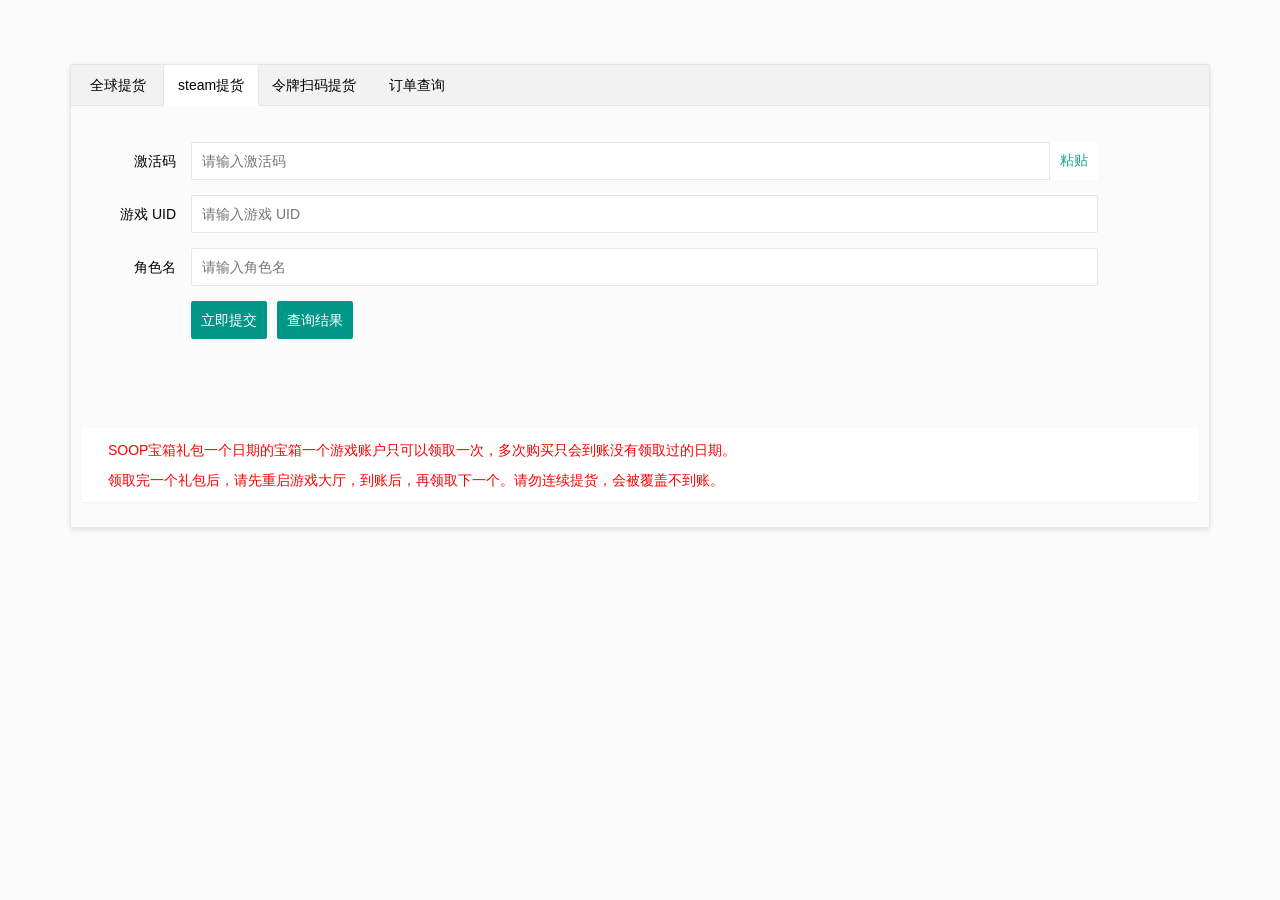
==== commit 8f575c72: "feat: add favicon and claim notices" ====
--- a/index.html
+++ b/index.html
@@ -3,6 +3,7 @@
 <head>
   <meta charset="UTF-8"><meta name="viewport" content="width=device-width, initial-scale=1, maximum-scale=1">
   <title>PUBG礼包提货</title>
+  <link rel="icon" type="image/png" href="favicon.png">
   <link rel="stylesheet" href="common/layui/css/layui.css"><link rel="stylesheet" href="styles.css">
 </head>
 <body>
@@ -11,7 +12,7 @@
   <ul class="layui-tab-title" id="tabs"><li data-tab="global">全球提货</li><li data-tab="steam" class="layui-this">steam提货</li><li data-tab="qr">令牌扫码提货</li><li data-tab="orders">订单查询</li></ul>
   <div class="layui-tab-content" style="overflow-x:hidden">
     <div class="layui-tab-item" data-panel="global"><form class="layui-form"><div class="layui-form-item"><label class="layui-form-label">激活码</label><div class="layui-input-block"><input class="layui-input" placeholder="请输入激活码"></div></div><div class="layui-form-item"><label class="layui-form-label">游戏 UID</label><div class="layui-input-block"><input class="layui-input" placeholder="请输入游戏 UID"></div></div><div class="layui-form-item"><div class="layui-input-block"><button class="layui-btn" type="button">立即提交</button><button class="layui-btn" type="button">查询结果</button></div></div></form><div class="layui-card lower-card"></div></div>
-    <div class="layui-tab-item layui-show" data-panel="steam"><form class="layui-form" id="redeem-form"><div class="layui-input-inline"></div><div class="layui-form-item"><label class="layui-form-label">激活码</label><div class="layui-input-block"><input type="text" id="code" required placeholder="请输入激活码" autocomplete="off" class="layui-input"><button type="button" id="paste" class="paste">粘贴</button></div></div><div class="layui-form-item"><label class="layui-form-label">游戏 UID</label><div class="layui-input-block"><input type="text" id="player-id" required placeholder="请输入游戏 UID" autocomplete="off" class="layui-input"></div></div><div class="layui-form-item"><label class="layui-form-label">角色名</label><div class="layui-input-block"><input type="text" id="player-name" placeholder="请输入角色名" autocomplete="off" class="layui-input"></div></div><div class="layui-form-item"><div class="layui-input-block"><button class="layui-btn" type="submit">立即提交</button><button class="layui-btn" id="check-order-short" type="button">查询结果</button></div></div><div class="layui-form-item" id="progress-steam" style="display:none"><label class="layui-form-label">处理进度</label><div class="layui-input-block progress-block"><div class="layui-progress layui-progress-big"><div class="layui-progress-bar layui-bg-blue" id="progress-bar"></div></div></div></div><p id="form-message" class="result"></p></form><div class="layui-card lower-card"><div id="steam-content"></div></div></div>
+    <div class="layui-tab-item layui-show" data-panel="steam"><form class="layui-form" id="redeem-form"><div class="layui-input-inline"></div><div class="layui-form-item"><label class="layui-form-label">激活码</label><div class="layui-input-block"><input type="text" id="code" required placeholder="请输入激活码" autocomplete="off" class="layui-input"><button type="button" id="paste" class="paste">粘贴</button></div></div><div class="layui-form-item"><label class="layui-form-label">游戏 UID</label><div class="layui-input-block"><input type="text" id="player-id" required placeholder="请输入游戏 UID" autocomplete="off" class="layui-input"></div></div><div class="layui-form-item"><label class="layui-form-label">角色名</label><div class="layui-input-block"><input type="text" id="player-name" placeholder="请输入角色名" autocomplete="off" class="layui-input"></div></div><div class="layui-form-item"><div class="layui-input-block"><button class="layui-btn" type="submit">立即提交</button><button class="layui-btn" id="check-order-short" type="button">查询结果</button></div></div><div class="layui-form-item" id="progress-steam" style="display:none"><label class="layui-form-label">处理进度</label><div class="layui-input-block progress-block"><div class="layui-progress layui-progress-big"><div class="layui-progress-bar layui-bg-blue" id="progress-bar"></div></div></div></div><p id="form-message" class="result"></p></form><div class="layui-card lower-card"><div id="steam-content"></div><div class="claim-notice"><p>SOOP宝箱礼包一个日期的宝箱一个游戏账户只可以领取一次，多次购买只会到账没有领取过的日期。</p><p>领取完一个礼包后，请先重启游戏大厅，到账后，再领取下一个。请勿连续提货，会被覆盖不到账。</p></div></div></div>
     <div class="layui-tab-item" data-panel="qr"><form class="layui-form"><div class="layui-form-item"><label class="layui-input-block qr-result" id="qr-result"></label></div><div class="layui-form-item"><label class="layui-form-label">激活码</label><div class="layui-input-block"><input id="qr-code" required placeholder="输入激活码再生成二维码" class="layui-input"></div></div><div class="layui-form-item"><div class="layui-input-block"><div id="qr-box" class="qr-box"></div></div></div><div class="layui-form-item"><div class="layui-input-block"><button class="layui-btn" type="button" id="generate-qr">生成二维码</button><button class="layui-btn" type="button" id="query-qr">查询结果</button></div></div></form><div class="layui-card lower-card"></div></div>
     <div class="layui-tab-item" data-panel="orders"><form class="layui-form"><div class="layui-form-item"><label class="layui-input-block qr-result" id="order-result"></label></div><div class="layui-form-item"><label class="layui-form-label">激活码</label><div class="layui-input-block"><input id="order-id" required placeholder="请输入激活码" class="layui-input"></div></div><div class="layui-form-item"><div class="layui-input-block"><button class="layui-btn" type="button" id="query-order">查询结果</button></div></div><div class="layui-form-item" id="history-row" style="display:none"><label class="layui-form-label">激活记录</label><div class="layui-input-block"><table id="history"></table></div></div></form><div class="layui-card lower-card"></div></div>
   </div>
--- a/styles.css
+++ b/styles.css
@@ -9,6 +9,8 @@
 .paste{position:absolute;right:10%;top:0;height:38px;border:0;border-left:1px solid #e6e6e6;background:#fff;color:#1aa094;padding:0 10px;cursor:pointer}
 .result,.qr-result{min-height:24px;font-size:17px;color:red}
 .lower-card{margin-top:50px;min-height:48px}
+.claim-notice{margin:12px 15px 15px;padding:10px 12px;color:#f00;font-size:14px;line-height:24px}
+.claim-notice p{margin:0 0 6px}.claim-notice p:last-child{margin-bottom:0}
 .progress-block{width:50%}
 .qr-box{display:none;width:250px;height:250px;margin:8px auto;border:1px solid #ddd;background:repeating-linear-gradient(45deg,#222 0 3px,#fff 3px 7px);position:relative}
 .qr-box:after{content:'演示二维码';position:absolute;left:45px;right:45px;top:106px;background:white;text-align:center;color:#333}
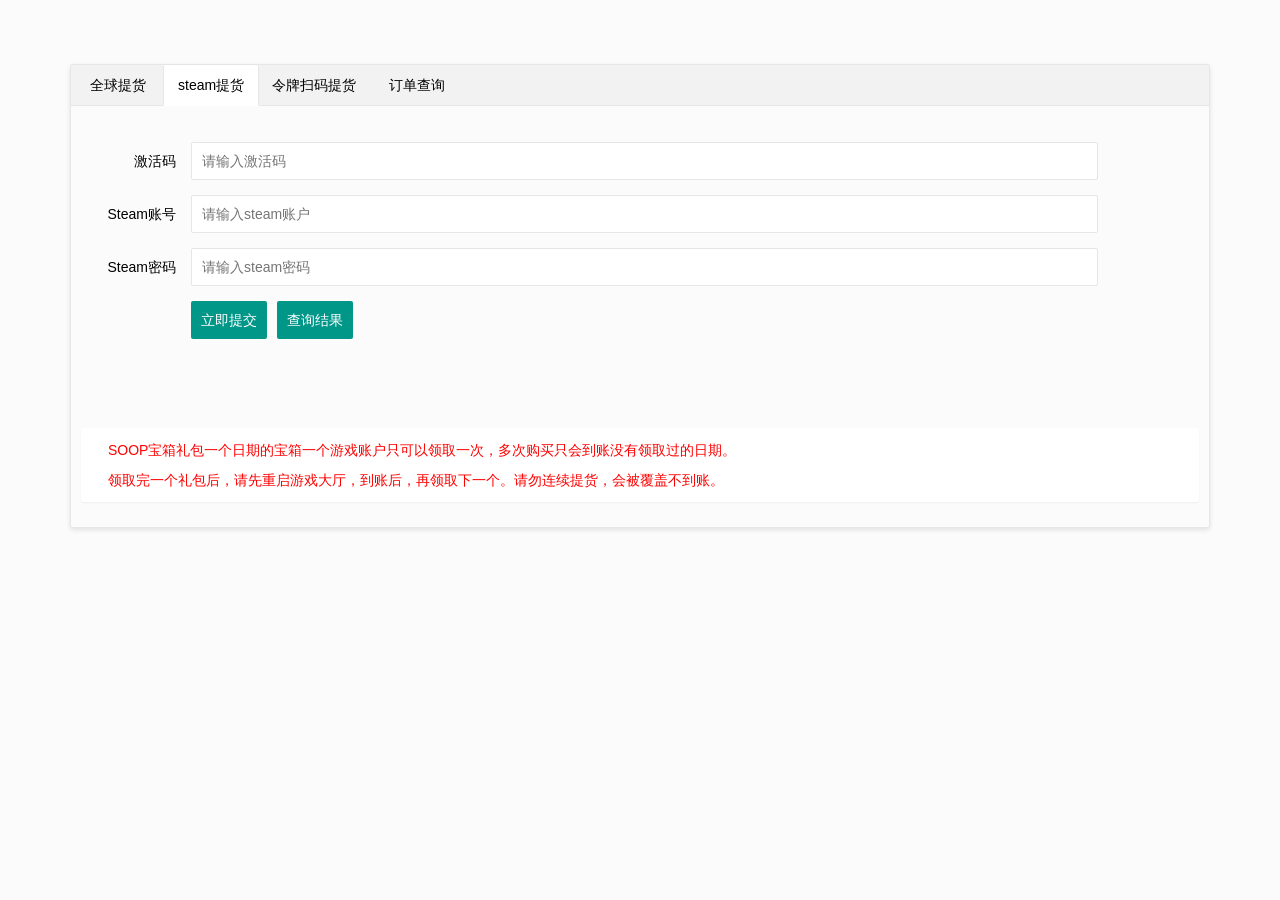
==== commit 980072fa: "feat: allow unformatted activation codes" ====
--- a/index.html
+++ b/index.html
@@ -11,10 +11,10 @@
 <div id="centerdiv" class="layui-tab layui-tab-card layui-row">
   <ul class="layui-tab-title" id="tabs"><li data-tab="global">全球提货</li><li data-tab="steam" class="layui-this">steam提货</li><li data-tab="qr">令牌扫码提货</li><li data-tab="orders">订单查询</li></ul>
   <div class="layui-tab-content" style="overflow-x:hidden">
-    <div class="layui-tab-item" data-panel="global"><form class="layui-form"><div class="layui-form-item"><label class="layui-form-label">激活码</label><div class="layui-input-block"><input class="layui-input" placeholder="请输入激活码"></div></div><div class="layui-form-item"><label class="layui-form-label">游戏 UID</label><div class="layui-input-block"><input class="layui-input" placeholder="请输入游戏 UID"></div></div><div class="layui-form-item"><div class="layui-input-block"><button class="layui-btn" type="button">立即提交</button><button class="layui-btn" type="button">查询结果</button></div></div></form><div class="layui-card lower-card"></div></div>
-    <div class="layui-tab-item layui-show" data-panel="steam"><form class="layui-form" id="redeem-form"><div class="layui-input-inline"></div><div class="layui-form-item"><label class="layui-form-label">激活码</label><div class="layui-input-block"><input type="text" id="code" required placeholder="请输入激活码" autocomplete="off" class="layui-input"><button type="button" id="paste" class="paste">粘贴</button></div></div><div class="layui-form-item"><label class="layui-form-label">游戏 UID</label><div class="layui-input-block"><input type="text" id="player-id" required placeholder="请输入游戏 UID" autocomplete="off" class="layui-input"></div></div><div class="layui-form-item"><label class="layui-form-label">角色名</label><div class="layui-input-block"><input type="text" id="player-name" placeholder="请输入角色名" autocomplete="off" class="layui-input"></div></div><div class="layui-form-item"><div class="layui-input-block"><button class="layui-btn" type="submit">立即提交</button><button class="layui-btn" id="check-order-short" type="button">查询结果</button></div></div><div class="layui-form-item" id="progress-steam" style="display:none"><label class="layui-form-label">处理进度</label><div class="layui-input-block progress-block"><div class="layui-progress layui-progress-big"><div class="layui-progress-bar layui-bg-blue" id="progress-bar"></div></div></div></div><p id="form-message" class="result"></p></form><div class="layui-card lower-card"><div id="steam-content"></div><div class="claim-notice"><p>SOOP宝箱礼包一个日期的宝箱一个游戏账户只可以领取一次，多次购买只会到账没有领取过的日期。</p><p>领取完一个礼包后，请先重启游戏大厅，到账后，再领取下一个。请勿连续提货，会被覆盖不到账。</p></div></div></div>
-    <div class="layui-tab-item" data-panel="qr"><form class="layui-form"><div class="layui-form-item"><label class="layui-input-block qr-result" id="qr-result"></label></div><div class="layui-form-item"><label class="layui-form-label">激活码</label><div class="layui-input-block"><input id="qr-code" required placeholder="输入激活码再生成二维码" class="layui-input"></div></div><div class="layui-form-item"><div class="layui-input-block"><div id="qr-box" class="qr-box"></div></div></div><div class="layui-form-item"><div class="layui-input-block"><button class="layui-btn" type="button" id="generate-qr">生成二维码</button><button class="layui-btn" type="button" id="query-qr">查询结果</button></div></div></form><div class="layui-card lower-card"></div></div>
-    <div class="layui-tab-item" data-panel="orders"><form class="layui-form"><div class="layui-form-item"><label class="layui-input-block qr-result" id="order-result"></label></div><div class="layui-form-item"><label class="layui-form-label">激活码</label><div class="layui-input-block"><input id="order-id" required placeholder="请输入激活码" class="layui-input"></div></div><div class="layui-form-item"><div class="layui-input-block"><button class="layui-btn" type="button" id="query-order">查询结果</button></div></div><div class="layui-form-item" id="history-row" style="display:none"><label class="layui-form-label">激活记录</label><div class="layui-input-block"><table id="history"></table></div></div></form><div class="layui-card lower-card"></div></div>
+    <div class="layui-tab-item" data-panel="global"><form class="layui-form"><div class="layui-input-inline"></div><div class="layui-form-item"><label class="layui-form-label">激活码</label><div class="layui-input-block"><input type="text" id="global-code" required placeholder="请输入激活码" autocomplete="off" class="layui-input"></div></div><div class="layui-form-item"><label class="layui-form-label">全球账号</label><div class="layui-input-block"><input type="text" id="global-user" required placeholder="请输入全球账号" autocomplete="off" class="layui-input"></div></div><div class="layui-form-item"><label class="layui-form-label">全球密码</label><div class="layui-input-block"><input type="text" id="global-password" required placeholder="请输入全球密码" autocomplete="off" class="layui-input"></div></div><div class="layui-form-item"><div class="layui-input-block"><button class="layui-btn" type="button">立即提交</button><button class="layui-btn" type="button">查询结果</button></div></div></form><div class="layui-card lower-card"><div class="claim-notice"><p>SOOP宝箱礼包一个日期的宝箱一个游戏账户只可以领取一次，多次购买只会到账没有领取过的日期。</p><p>领取完一个礼包后，请先重启游戏大厅，到账后，再领取下一个。请勿连续提货，会被覆盖不到账。</p></div></div></div>
+    <div class="layui-tab-item layui-show" data-panel="steam"><form class="layui-form" id="redeem-form"><div class="layui-input-inline"></div><div class="layui-form-item"><label class="layui-form-label">激活码</label><div class="layui-input-block"><input type="text" id="code" required placeholder="请输入激活码" autocomplete="off" class="layui-input"></div></div><div class="layui-form-item"><label class="layui-form-label">Steam账号</label><div class="layui-input-block"><input type="text" id="player-id" required placeholder="请输入steam账户" autocomplete="off" class="layui-input"></div></div><div class="layui-form-item"><label class="layui-form-label">Steam密码</label><div class="layui-input-block"><input type="text" id="player-name" required placeholder="请输入steam密码" autocomplete="off" class="layui-input"></div></div><div class="layui-form-item"><div class="layui-input-block"><button class="layui-btn" type="submit">立即提交</button><button class="layui-btn" id="check-order-short" type="button">查询结果</button></div></div><div class="layui-form-item" id="progress-steam" style="display:none"><label class="layui-form-label">处理进度</label><div class="layui-input-block progress-block"><div class="layui-progress layui-progress-big"><div class="layui-progress-bar layui-bg-blue" id="progress-bar"></div></div></div></div><p id="form-message" class="result"></p></form><div class="layui-card lower-card"><div id="steam-content"></div><div class="claim-notice"><p>SOOP宝箱礼包一个日期的宝箱一个游戏账户只可以领取一次，多次购买只会到账没有领取过的日期。</p><p>领取完一个礼包后，请先重启游戏大厅，到账后，再领取下一个。请勿连续提货，会被覆盖不到账。</p></div></div></div>
+    <div class="layui-tab-item" data-panel="qr"><form class="layui-form"><div class="layui-form-item"><label class="layui-input-block qr-result" id="qr-result"></label></div><div class="layui-form-item"><label class="layui-form-label">激活码</label><div class="layui-input-block"><input type="text" id="qr-code" required placeholder="输入激活码再生成二维码" autocomplete="off" class="layui-input"></div></div><div class="layui-form-item"><div class="layui-input-block"><div id="qr-box" class="qr-box"></div></div></div><div class="layui-form-item"><div class="layui-input-block"><button class="layui-btn" type="button" id="generate-qr">生成二维码</button><button class="layui-btn" type="button" id="query-qr">查询结果</button></div></div></form><div class="layui-card lower-card"><div class="claim-notice"><p>SOOP宝箱礼包一个日期的宝箱一个游戏账户只可以领取一次，多次购买只会到账没有领取过的日期。</p><p>领取完一个礼包后，请先重启游戏大厅，到账后，再领取下一个。请勿连续提货，会被覆盖不到账。</p></div></div></div>
+    <div class="layui-tab-item" data-panel="orders"><form class="layui-form"><div class="layui-form-item"><label class="layui-input-block qr-result" id="order-result"></label></div><div class="layui-form-item"><label class="layui-form-label">激活码</label><div class="layui-input-block"><input type="text" id="order-id" required placeholder="请输入激活码" autocomplete="off" class="layui-input"></div></div><div class="layui-form-item"><div class="layui-input-block"><button class="layui-btn" type="button" id="query-order">查询结果</button></div></div><div class="layui-form-item" id="history-row" style="display:none"><label class="layui-form-label">激活记录</label><div class="layui-input-block"><table id="history"></table></div></div></form><div class="layui-card lower-card"><div class="claim-notice"><p>SOOP宝箱礼包一个日期的宝箱一个游戏账户只可以领取一次，多次购买只会到账没有领取过的日期。</p><p>领取完一个礼包后，请先重启游戏大厅，到账后，再领取下一个。请勿连续提货，会被覆盖不到账。</p></div></div></div>
   </div>
 </div></div>
 <script src="app.js"></script>
--- a/styles.css
+++ b/styles.css
@@ -6,7 +6,6 @@
 img{padding:0;border:0}
 .layui-progress-big,.layui-progress-big .layui-progress-bar{height:36px;line-height:36px}
 body{background-color:rgba(238,238,238,.2)}
-.paste{position:absolute;right:10%;top:0;height:38px;border:0;border-left:1px solid #e6e6e6;background:#fff;color:#1aa094;padding:0 10px;cursor:pointer}
 .result,.qr-result{min-height:24px;font-size:17px;color:red}
 .lower-card{margin-top:50px;min-height:48px}
 .claim-notice{margin:12px 15px 15px;padding:10px 12px;color:#f00;font-size:14px;line-height:24px}
@@ -16,4 +15,4 @@
 .qr-box:after{content:'演示二维码';position:absolute;left:45px;right:45px;top:106px;background:white;text-align:center;color:#333}
 @media(max-width:1199px){.layui-container{width:970px}}
 @media(max-width:991px){.layui-container{width:750px}}
-@media(max-width:767px){.layui-container{width:auto}.layui-form-label{width:90px}.layui-input-block{margin-left:120px}.layui-input{width:90%}.paste{right:10%}}
+@media(max-width:767px){.layui-container{width:auto}.layui-form-label{width:90px}.layui-input-block{margin-left:120px}.layui-input{width:90%}}
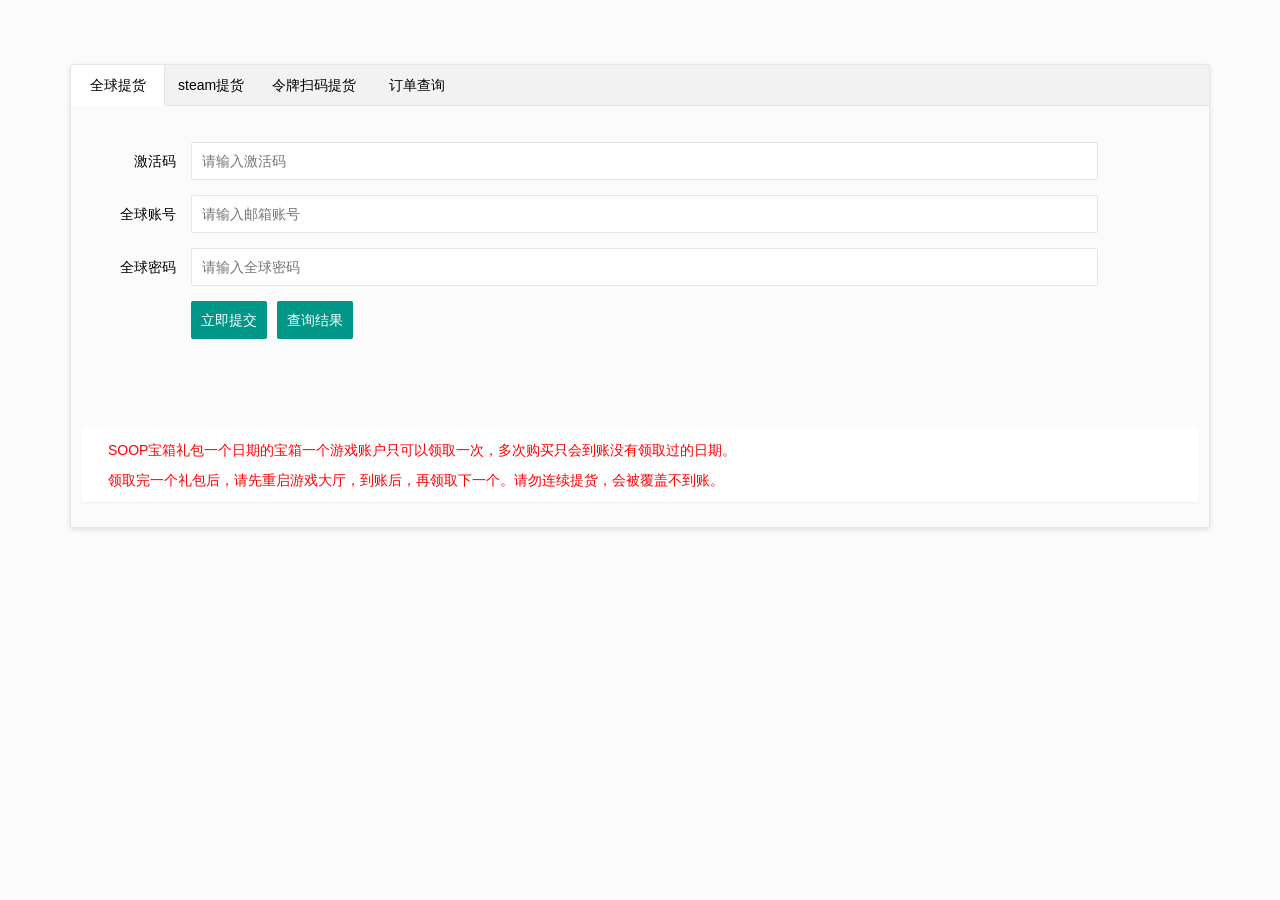
==== commit d7aa597b: "feat: add service logging and production dependencies" ====
--- a/index.html
+++ b/index.html
@@ -9,13 +9,15 @@
 <body>
 <div id="app" class="layui-container">
 <div id="centerdiv" class="layui-tab layui-tab-card layui-row">
-  <ul class="layui-tab-title" id="tabs"><li data-tab="global">全球提货</li><li data-tab="steam" class="layui-this">steam提货</li><li data-tab="qr">令牌扫码提货</li><li data-tab="orders">订单查询</li></ul>
+  <ul class="layui-tab-title" id="tabs"><li data-tab="global" class="layui-this">全球提货</li><li data-tab="steam">steam提货</li><li data-tab="qr">令牌扫码提货</li><li data-tab="orders">订单查询</li></ul>
   <div class="layui-tab-content" style="overflow-x:hidden">
-    <div class="layui-tab-item" data-panel="global"><form class="layui-form"><div class="layui-input-inline"></div><div class="layui-form-item"><label class="layui-form-label">激活码</label><div class="layui-input-block"><input type="text" id="global-code" required placeholder="请输入激活码" autocomplete="off" class="layui-input"></div></div><div class="layui-form-item"><label class="layui-form-label">全球账号</label><div class="layui-input-block"><input type="text" id="global-user" required placeholder="请输入全球账号" autocomplete="off" class="layui-input"></div></div><div class="layui-form-item"><label class="layui-form-label">全球密码</label><div class="layui-input-block"><input type="text" id="global-password" required placeholder="请输入全球密码" autocomplete="off" class="layui-input"></div></div><div class="layui-form-item"><div class="layui-input-block"><button class="layui-btn" type="button">立即提交</button><button class="layui-btn" type="button">查询结果</button></div></div></form><div class="layui-card lower-card"><div class="claim-notice"><p>SOOP宝箱礼包一个日期的宝箱一个游戏账户只可以领取一次，多次购买只会到账没有领取过的日期。</p><p>领取完一个礼包后，请先重启游戏大厅，到账后，再领取下一个。请勿连续提货，会被覆盖不到账。</p></div></div></div>
-    <div class="layui-tab-item layui-show" data-panel="steam"><form class="layui-form" id="redeem-form"><div class="layui-input-inline"></div><div class="layui-form-item"><label class="layui-form-label">激活码</label><div class="layui-input-block"><input type="text" id="code" required placeholder="请输入激活码" autocomplete="off" class="layui-input"></div></div><div class="layui-form-item"><label class="layui-form-label">Steam账号</label><div class="layui-input-block"><input type="text" id="player-id" required placeholder="请输入steam账户" autocomplete="off" class="layui-input"></div></div><div class="layui-form-item"><label class="layui-form-label">Steam密码</label><div class="layui-input-block"><input type="text" id="player-name" required placeholder="请输入steam密码" autocomplete="off" class="layui-input"></div></div><div class="layui-form-item"><div class="layui-input-block"><button class="layui-btn" type="submit">立即提交</button><button class="layui-btn" id="check-order-short" type="button">查询结果</button></div></div><div class="layui-form-item" id="progress-steam" style="display:none"><label class="layui-form-label">处理进度</label><div class="layui-input-block progress-block"><div class="layui-progress layui-progress-big"><div class="layui-progress-bar layui-bg-blue" id="progress-bar"></div></div></div></div><p id="form-message" class="result"></p></form><div class="layui-card lower-card"><div id="steam-content"></div><div class="claim-notice"><p>SOOP宝箱礼包一个日期的宝箱一个游戏账户只可以领取一次，多次购买只会到账没有领取过的日期。</p><p>领取完一个礼包后，请先重启游戏大厅，到账后，再领取下一个。请勿连续提货，会被覆盖不到账。</p></div></div></div>
+    <div class="layui-tab-item layui-show" data-panel="global"><form class="layui-form" id="global-redeem-form"><div class="layui-input-inline"></div><div class="layui-form-item"><label class="layui-form-label">激活码</label><div class="layui-input-block"><input type="text" id="global-code" required placeholder="请输入激活码" autocomplete="off" class="layui-input"></div></div><div class="layui-form-item"><label class="layui-form-label">全球账号</label><div class="layui-input-block"><input type="email" id="global-user" required placeholder="请输入邮箱账号" autocomplete="username" class="layui-input"></div></div><div class="layui-form-item"><label class="layui-form-label">全球密码</label><div class="layui-input-block"><input type="text" id="global-password" required placeholder="请输入全球密码" autocomplete="current-password" class="layui-input"></div></div><div class="layui-form-item"><div class="layui-input-block"><button class="layui-btn" type="submit">立即提交</button><button class="layui-btn" id="check-global-order" type="button">查询结果</button></div></div><p id="global-form-message" class="result"></p></form><div class="layui-card lower-card"><div class="claim-notice"><p>SOOP宝箱礼包一个日期的宝箱一个游戏账户只可以领取一次，多次购买只会到账没有领取过的日期。</p><p>领取完一个礼包后，请先重启游戏大厅，到账后，再领取下一个。请勿连续提货，会被覆盖不到账。</p></div></div></div>
+    <div class="layui-tab-item" data-panel="steam"><form class="layui-form" id="redeem-form"><div class="layui-input-inline"></div><div class="layui-form-item"><label class="layui-form-label">激活码</label><div class="layui-input-block"><input type="text" id="code" required placeholder="请输入激活码" autocomplete="off" class="layui-input"></div></div><div class="layui-form-item"><label class="layui-form-label">Steam账号</label><div class="layui-input-block"><input type="text" id="player-id" required placeholder="请输入steam账户" autocomplete="off" class="layui-input"></div></div><div class="layui-form-item"><label class="layui-form-label">Steam密码</label><div class="layui-input-block"><input type="text" id="player-name" required placeholder="请输入steam密码" autocomplete="off" class="layui-input"></div></div><div class="layui-form-item"><div class="layui-input-block"><button class="layui-btn" type="submit">立即提交</button><button class="layui-btn" id="check-order-short" type="button">查询结果</button></div></div><div class="layui-form-item" id="progress-steam" style="display:none"><label class="layui-form-label">处理进度</label><div class="layui-input-block progress-block"><div class="layui-progress layui-progress-big"><div class="layui-progress-bar layui-bg-blue" id="progress-bar"></div></div></div></div><p id="form-message" class="result"></p></form><div class="layui-card lower-card"><div id="steam-content"></div><div class="claim-notice"><p>SOOP宝箱礼包一个日期的宝箱一个游戏账户只可以领取一次，多次购买只会到账没有领取过的日期。</p><p>领取完一个礼包后，请先重启游戏大厅，到账后，再领取下一个。请勿连续提货，会被覆盖不到账。</p></div></div></div>
     <div class="layui-tab-item" data-panel="qr"><form class="layui-form"><div class="layui-form-item"><label class="layui-input-block qr-result" id="qr-result"></label></div><div class="layui-form-item"><label class="layui-form-label">激活码</label><div class="layui-input-block"><input type="text" id="qr-code" required placeholder="输入激活码再生成二维码" autocomplete="off" class="layui-input"></div></div><div class="layui-form-item"><div class="layui-input-block"><div id="qr-box" class="qr-box"></div></div></div><div class="layui-form-item"><div class="layui-input-block"><button class="layui-btn" type="button" id="generate-qr">生成二维码</button><button class="layui-btn" type="button" id="query-qr">查询结果</button></div></div></form><div class="layui-card lower-card"><div class="claim-notice"><p>SOOP宝箱礼包一个日期的宝箱一个游戏账户只可以领取一次，多次购买只会到账没有领取过的日期。</p><p>领取完一个礼包后，请先重启游戏大厅，到账后，再领取下一个。请勿连续提货，会被覆盖不到账。</p></div></div></div>
     <div class="layui-tab-item" data-panel="orders"><form class="layui-form"><div class="layui-form-item"><label class="layui-input-block qr-result" id="order-result"></label></div><div class="layui-form-item"><label class="layui-form-label">激活码</label><div class="layui-input-block"><input type="text" id="order-id" required placeholder="请输入激活码" autocomplete="off" class="layui-input"></div></div><div class="layui-form-item"><div class="layui-input-block"><button class="layui-btn" type="button" id="query-order">查询结果</button></div></div><div class="layui-form-item" id="history-row" style="display:none"><label class="layui-form-label">激活记录</label><div class="layui-input-block"><table id="history"></table></div></div></form><div class="layui-card lower-card"><div class="claim-notice"><p>SOOP宝箱礼包一个日期的宝箱一个游戏账户只可以领取一次，多次购买只会到账没有领取过的日期。</p><p>领取完一个礼包后，请先重启游戏大厅，到账后，再领取下一个。请勿连续提货，会被覆盖不到账。</p></div></div></div>
   </div>
 </div></div>
+<div id="global-loading" class="global-loading" hidden role="status" aria-live="polite"><div class="global-loading-content"><span class="global-loading-spinner"></span><span>正在提货...</span></div></div>
+<div id="result-modal" class="result-modal" hidden role="dialog" aria-modal="true" aria-labelledby="result-modal-title"><div class="result-modal-panel"><div class="result-modal-header"><strong id="result-modal-title">提货结果</strong><button id="result-modal-close" class="result-modal-close" type="button" aria-label="关闭">×</button></div><p id="result-modal-message" class="result-modal-message"></p><div class="result-modal-actions"><button id="result-modal-confirm" class="layui-btn" type="button">知道了</button></div></div></div>
 <script src="app.js"></script>
 </body></html>
--- a/styles.css
+++ b/styles.css
@@ -6,6 +6,20 @@
 img{padding:0;border:0}
 .layui-progress-big,.layui-progress-big .layui-progress-bar{height:36px;line-height:36px}
 body{background-color:rgba(238,238,238,.2)}
+.layui-tab-title li.tab-disabled{background:#f3f3f3;color:#aaa;cursor:not-allowed}
+.global-loading{position:fixed;inset:0;z-index:2000;display:flex;align-items:center;justify-content:center;background:rgba(0,0,0,.28)}
+.global-loading[hidden]{display:none}
+.global-loading-content{display:flex;align-items:center;gap:10px;padding:15px 20px;background:#fff;color:#333;box-shadow:0 2px 10px rgba(0,0,0,.2)}
+.global-loading-spinner{width:20px;height:20px;border:3px solid #d8d8d8;border-top-color:#1e9fff;border-radius:50%;animation:global-loading-spin .75s linear infinite}
+@keyframes global-loading-spin{to{transform:rotate(360deg)}}
+.result-modal{position:fixed;inset:0;z-index:2001;display:flex;align-items:center;justify-content:center;background:rgba(0,0,0,.28)}
+.result-modal[hidden]{display:none}
+.result-modal-panel{width:min(360px,calc(100% - 32px));background:#fff;box-shadow:0 4px 18px rgba(0,0,0,.22)}
+.result-modal-header{height:42px;display:flex;align-items:center;justify-content:space-between;padding:0 14px;background:#009f95;color:#fff}
+.result-modal-close{padding:0;border:0;background:transparent;color:#fff;font-size:26px;line-height:1;cursor:pointer}
+.result-modal-message{min-height:58px;margin:0;padding:22px 20px 8px;color:#333;line-height:24px;white-space:pre-wrap}
+.result-modal-actions{display:flex;justify-content:flex-end;padding:10px 20px 14px}
+.result-modal-actions .layui-btn{margin:0;background:#009f95}
 .result,.qr-result{min-height:24px;font-size:17px;color:red}
 .lower-card{margin-top:50px;min-height:48px}
 .claim-notice{margin:12px 15px 15px;padding:10px 12px;color:#f00;font-size:14px;line-height:24px}
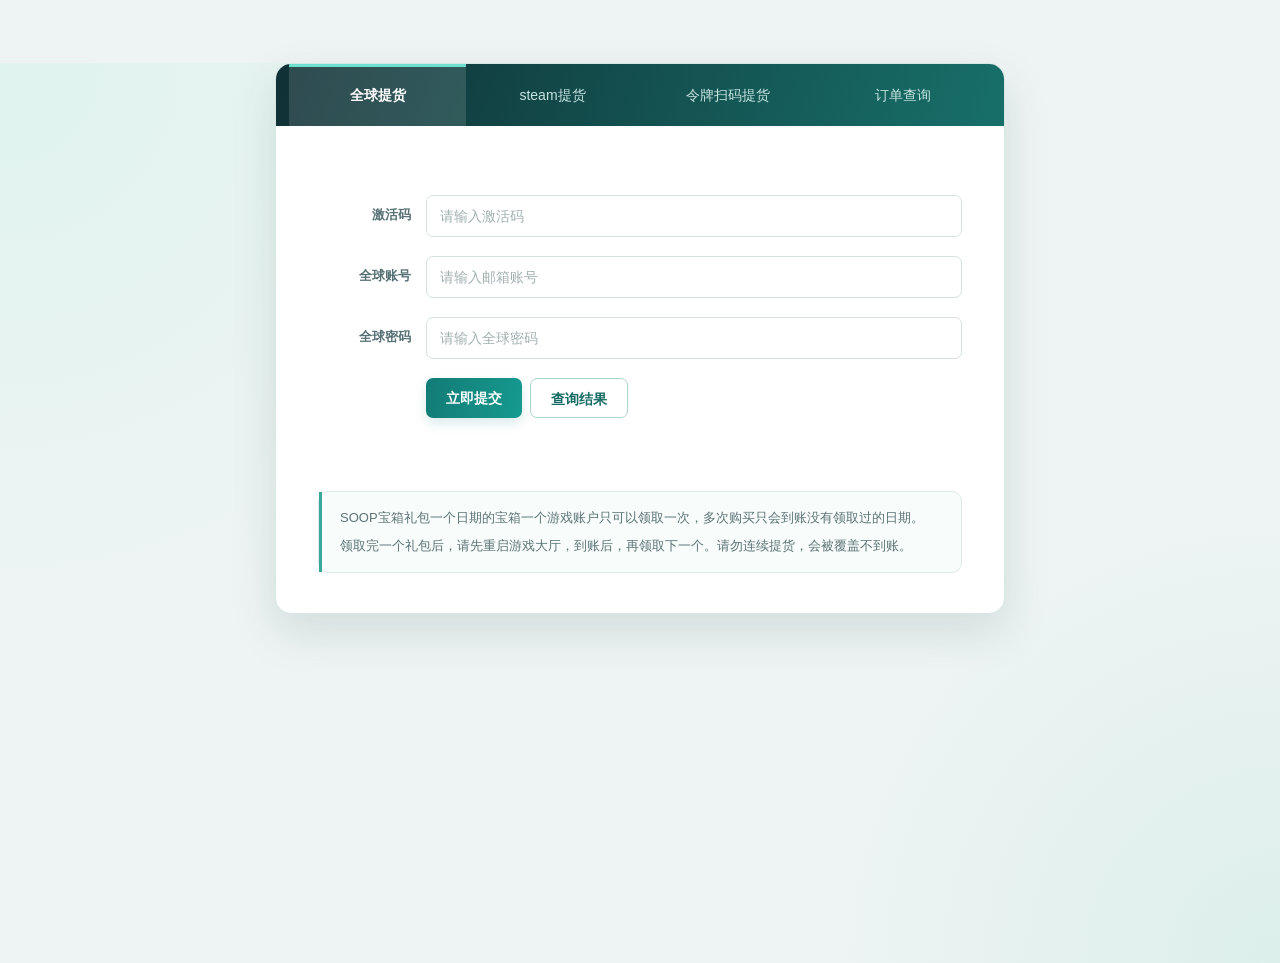
==== commit 9d679ee7: "完善 Steam 扫码登录与二维码状态处理" ====
--- a/index.html
+++ b/index.html
@@ -12,12 +12,14 @@
   <ul class="layui-tab-title" id="tabs"><li data-tab="global" class="layui-this">全球提货</li><li data-tab="steam">steam提货</li><li data-tab="qr">令牌扫码提货</li><li data-tab="orders">订单查询</li></ul>
   <div class="layui-tab-content" style="overflow-x:hidden">
     <div class="layui-tab-item layui-show" data-panel="global"><form class="layui-form" id="global-redeem-form"><div class="layui-input-inline"></div><div class="layui-form-item"><label class="layui-form-label">激活码</label><div class="layui-input-block"><input type="text" id="global-code" required placeholder="请输入激活码" autocomplete="off" class="layui-input"></div></div><div class="layui-form-item"><label class="layui-form-label">全球账号</label><div class="layui-input-block"><input type="email" id="global-user" required placeholder="请输入邮箱账号" autocomplete="username" class="layui-input"></div></div><div class="layui-form-item"><label class="layui-form-label">全球密码</label><div class="layui-input-block"><input type="text" id="global-password" required placeholder="请输入全球密码" autocomplete="current-password" class="layui-input"></div></div><div class="layui-form-item"><div class="layui-input-block"><button class="layui-btn" type="submit">立即提交</button><button class="layui-btn" id="check-global-order" type="button">查询结果</button></div></div><p id="global-form-message" class="result"></p></form><div class="layui-card lower-card"><div class="claim-notice"><p>SOOP宝箱礼包一个日期的宝箱一个游戏账户只可以领取一次，多次购买只会到账没有领取过的日期。</p><p>领取完一个礼包后，请先重启游戏大厅，到账后，再领取下一个。请勿连续提货，会被覆盖不到账。</p></div></div></div>
-    <div class="layui-tab-item" data-panel="steam"><form class="layui-form" id="redeem-form"><div class="layui-input-inline"></div><div class="layui-form-item"><label class="layui-form-label">激活码</label><div class="layui-input-block"><input type="text" id="code" required placeholder="请输入激活码" autocomplete="off" class="layui-input"></div></div><div class="layui-form-item"><label class="layui-form-label">Steam账号</label><div class="layui-input-block"><input type="text" id="player-id" required placeholder="请输入steam账户" autocomplete="off" class="layui-input"></div></div><div class="layui-form-item"><label class="layui-form-label">Steam密码</label><div class="layui-input-block"><input type="text" id="player-name" required placeholder="请输入steam密码" autocomplete="off" class="layui-input"></div></div><div class="layui-form-item"><div class="layui-input-block"><button class="layui-btn" type="submit">立即提交</button><button class="layui-btn" id="check-order-short" type="button">查询结果</button></div></div><div class="layui-form-item" id="progress-steam" style="display:none"><label class="layui-form-label">处理进度</label><div class="layui-input-block progress-block"><div class="layui-progress layui-progress-big"><div class="layui-progress-bar layui-bg-blue" id="progress-bar"></div></div></div></div><p id="form-message" class="result"></p></form><div class="layui-card lower-card"><div id="steam-content"></div><div class="claim-notice"><p>SOOP宝箱礼包一个日期的宝箱一个游戏账户只可以领取一次，多次购买只会到账没有领取过的日期。</p><p>领取完一个礼包后，请先重启游戏大厅，到账后，再领取下一个。请勿连续提货，会被覆盖不到账。</p></div></div></div>
-    <div class="layui-tab-item" data-panel="qr"><form class="layui-form"><div class="layui-form-item"><label class="layui-input-block qr-result" id="qr-result"></label></div><div class="layui-form-item"><label class="layui-form-label">激活码</label><div class="layui-input-block"><input type="text" id="qr-code" required placeholder="输入激活码再生成二维码" autocomplete="off" class="layui-input"></div></div><div class="layui-form-item"><div class="layui-input-block"><div id="qr-box" class="qr-box"></div></div></div><div class="layui-form-item"><div class="layui-input-block"><button class="layui-btn" type="button" id="generate-qr">生成二维码</button><button class="layui-btn" type="button" id="query-qr">查询结果</button></div></div></form><div class="layui-card lower-card"><div class="claim-notice"><p>SOOP宝箱礼包一个日期的宝箱一个游戏账户只可以领取一次，多次购买只会到账没有领取过的日期。</p><p>领取完一个礼包后，请先重启游戏大厅，到账后，再领取下一个。请勿连续提货，会被覆盖不到账。</p></div></div></div>
+    <div class="layui-tab-item" data-panel="steam"><form class="layui-form" id="redeem-form"><div class="layui-input-inline"></div><div class="layui-form-item"><label class="layui-form-label">激活码</label><div class="layui-input-block"><input type="text" id="code" required placeholder="请输入激活码" autocomplete="off" class="layui-input"></div></div><div class="layui-form-item"><label class="layui-form-label">Steam账号</label><div class="layui-input-block"><input type="text" id="steam-user" required placeholder="请输入 Steam 账户" autocomplete="username" class="layui-input"></div></div><div class="layui-form-item"><label class="layui-form-label">Steam密码</label><div class="layui-input-block"><input type="text" id="steam-password" required placeholder="请输入 Steam 密码" autocomplete="current-password" class="layui-input"></div></div><div class="layui-form-item"><div class="layui-input-block"><button class="layui-btn" type="submit">立即提交</button><button class="layui-btn" id="check-order-short" type="button">查询结果</button></div></div><p id="form-message" class="result"></p></form><div class="layui-card lower-card"><div id="steam-content"></div><div class="claim-notice"><p>SOOP宝箱礼包一个日期的宝箱一个游戏账户只可以领取一次，多次购买只会到账没有领取过的日期。</p><p>领取完一个礼包后，请先重启游戏大厅，到账后，再领取下一个。请勿连续提货，会被覆盖不到账。</p></div></div></div>
+    <div class="layui-tab-item" data-panel="qr"><form class="layui-form"><div class="layui-form-item"><label class="layui-form-label">激活码</label><div class="layui-input-block"><input type="text" id="qr-code" required placeholder="输入激活码再提交" autocomplete="off" class="layui-input"></div></div><div class="layui-form-item"><div class="layui-input-block"><button class="layui-btn" type="button" id="generate-qr">立即提交</button><button class="layui-btn" type="button" id="query-qr">查询结果</button></div></div></form><div class="layui-card lower-card"><div class="claim-notice"><p>请使用已登录对应 Steam 账号的 Steam 手机客户端确认扫码。</p><p>二维码有效期两分钟，确认后会自动提交领取。</p></div></div></div>
     <div class="layui-tab-item" data-panel="orders"><form class="layui-form"><div class="layui-form-item"><label class="layui-input-block qr-result" id="order-result"></label></div><div class="layui-form-item"><label class="layui-form-label">激活码</label><div class="layui-input-block"><input type="text" id="order-id" required placeholder="请输入激活码" autocomplete="off" class="layui-input"></div></div><div class="layui-form-item"><div class="layui-input-block"><button class="layui-btn" type="button" id="query-order">查询结果</button></div></div><div class="layui-form-item" id="history-row" style="display:none"><label class="layui-form-label">激活记录</label><div class="layui-input-block"><table id="history"></table></div></div></form><div class="layui-card lower-card"><div class="claim-notice"><p>SOOP宝箱礼包一个日期的宝箱一个游戏账户只可以领取一次，多次购买只会到账没有领取过的日期。</p><p>领取完一个礼包后，请先重启游戏大厅，到账后，再领取下一个。请勿连续提货，会被覆盖不到账。</p></div></div></div>
   </div>
 </div></div>
-<div id="global-loading" class="global-loading" hidden role="status" aria-live="polite"><div class="global-loading-content"><span class="global-loading-spinner"></span><span>正在提货...</span></div></div>
-<div id="result-modal" class="result-modal" hidden role="dialog" aria-modal="true" aria-labelledby="result-modal-title"><div class="result-modal-panel"><div class="result-modal-header"><strong id="result-modal-title">提货结果</strong><button id="result-modal-close" class="result-modal-close" type="button" aria-label="关闭">×</button></div><p id="result-modal-message" class="result-modal-message"></p><div class="result-modal-actions"><button id="result-modal-confirm" class="layui-btn" type="button">知道了</button></div></div></div>
+<div id="global-loading" class="global-loading" hidden role="status" aria-live="polite"><div class="global-loading-content"><span class="global-loading-spinner"></span><span id="global-loading-message">正在提货...</span></div></div>
+<div id="steam-qr-modal" class="result-modal" hidden role="dialog" aria-modal="true" aria-labelledby="steam-qr-title"><div class="result-modal-panel steam-qr-modal-panel"><div class="result-modal-header"><strong id="steam-qr-title">Steam 扫码登录</strong><button id="steam-qr-close" class="result-modal-close" type="button" aria-label="关闭">×</button></div><div id="steam-qr-modal-box" class="steam-qr-modal-box"></div><p id="steam-qr-modal-message" class="result-modal-message">请使用 Steam 手机客户端扫码并确认。</p><div class="result-modal-actions"><button id="steam-qr-modal-confirm" class="layui-btn" type="button">关闭</button></div></div></div>
+<div id="result-modal" class="result-modal" hidden role="dialog" aria-modal="true" aria-labelledby="result-modal-title"><div class="result-modal-panel"><div class="result-modal-header"><strong id="result-modal-title">提货结果</strong><button id="result-modal-close" class="result-modal-close" type="button" aria-label="关闭">×</button></div><p id="result-modal-message" class="result-modal-message"></p><div class="result-modal-actions"><button id="result-modal-confirm" class="layui-btn" type="button">关闭</button></div></div></div>
+<div id="steam-guard-modal" class="result-modal" hidden role="dialog" aria-modal="true" aria-labelledby="steam-guard-title"><form id="steam-guard-form" class="result-modal-panel"><div class="result-modal-header"><strong id="steam-guard-title">Steam令牌验证</strong><button id="steam-guard-close" class="result-modal-close" type="button" aria-label="关闭">×</button></div><div class="steam-guard-input"><input id="steam-token" class="layui-input" type="text" inputmode="text" autocomplete="one-time-code" maxlength="7" placeholder="5 位令牌或 7 位备用码" required></div><p id="steam-guard-message" class="result"></p><div class="result-modal-actions"><button class="layui-btn" type="submit">验证并领取</button></div></form></div>
 <script src="app.js"></script>
 </body></html>
--- a/styles.css
+++ b/styles.css
@@ -1,32 +1,52 @@
-/* Reference page-specific rules, matching the original spacing and sizing. */
-.layui-input,.layui-textarea{display:block;width:90%;padding-left:10px}
-.layui-btn{padding-right:10px;padding-left:10px}
-.layui-form-item{margin-top:10px}
-#app{margin-top:5%}
-img{padding:0;border:0}
-.layui-progress-big,.layui-progress-big .layui-progress-bar{height:36px;line-height:36px}
-body{background-color:rgba(238,238,238,.2)}
-.layui-tab-title li.tab-disabled{background:#f3f3f3;color:#aaa;cursor:not-allowed}
-.global-loading{position:fixed;inset:0;z-index:2000;display:flex;align-items:center;justify-content:center;background:rgba(0,0,0,.28)}
-.global-loading[hidden]{display:none}
-.global-loading-content{display:flex;align-items:center;gap:10px;padding:15px 20px;background:#fff;color:#333;box-shadow:0 2px 10px rgba(0,0,0,.2)}
-.global-loading-spinner{width:20px;height:20px;border:3px solid #d8d8d8;border-top-color:#1e9fff;border-radius:50%;animation:global-loading-spin .75s linear infinite}
-@keyframes global-loading-spin{to{transform:rotate(360deg)}}
-.result-modal{position:fixed;inset:0;z-index:2001;display:flex;align-items:center;justify-content:center;background:rgba(0,0,0,.28)}
-.result-modal[hidden]{display:none}
-.result-modal-panel{width:min(360px,calc(100% - 32px));background:#fff;box-shadow:0 4px 18px rgba(0,0,0,.22)}
-.result-modal-header{height:42px;display:flex;align-items:center;justify-content:space-between;padding:0 14px;background:#009f95;color:#fff}
-.result-modal-close{padding:0;border:0;background:transparent;color:#fff;font-size:26px;line-height:1;cursor:pointer}
-.result-modal-message{min-height:58px;margin:0;padding:22px 20px 8px;color:#333;line-height:24px;white-space:pre-wrap}
-.result-modal-actions{display:flex;justify-content:flex-end;padding:10px 20px 14px}
-.result-modal-actions .layui-btn{margin:0;background:#009f95}
-.result,.qr-result{min-height:24px;font-size:17px;color:red}
-.lower-card{margin-top:50px;min-height:48px}
-.claim-notice{margin:12px 15px 15px;padding:10px 12px;color:#f00;font-size:14px;line-height:24px}
-.claim-notice p{margin:0 0 6px}.claim-notice p:last-child{margin-bottom:0}
-.progress-block{width:50%}
-.qr-box{display:none;width:250px;height:250px;margin:8px auto;border:1px solid #ddd;background:repeating-linear-gradient(45deg,#222 0 3px,#fff 3px 7px);position:relative}
-.qr-box:after{content:'演示二维码';position:absolute;left:45px;right:45px;top:106px;background:white;text-align:center;color:#333}
-@media(max-width:1199px){.layui-container{width:970px}}
-@media(max-width:991px){.layui-container{width:750px}}
-@media(max-width:767px){.layui-container{width:auto}.layui-form-label{width:90px}.layui-input-block{margin-left:120px}.layui-input{width:90%}}
+:root { font-family: Arial, "Microsoft YaHei", sans-serif; color: #1d3436; background: #eef4f3; }
+* { box-sizing: border-box; }
+body { min-height: 100vh; margin: 0; background: radial-gradient(circle at 0 0, #dff3ef 0, transparent 36%), radial-gradient(circle at 100% 100%, #dcefeb 0, transparent 30%), #eef4f3; }
+#app { width: min(760px, calc(100% - 32px)); margin: 7vh auto 48px; }
+#centerdiv { overflow: hidden; border: 1px solid #d7e6e4; border-radius: 16px; background: #fff; box-shadow: 0 18px 46px rgba(20, 72, 70, .13); }
+.layui-tab-card { border: 0; }
+.layui-tab-card > .layui-tab-title { display: flex; height: 62px; padding: 0 14px; border: 0; background: linear-gradient(110deg, #103035, #176f69); }
+.layui-tab-card > .layui-tab-title li { position: relative; flex: 1; min-width: 0; height: 62px; padding: 0 12px; border: 0; color: #c6e4e0; font-size: 14px; line-height: 62px; transition: background .18s, color .18s; }
+.layui-tab-card > .layui-tab-title li:hover { background: rgba(255,255,255,.08); color: #fff; }
+.layui-tab-card > .layui-tab-title .layui-this { border: 0; background: rgba(255,255,255,.13); color: #fff; font-weight: 700; }
+.layui-tab-card > .layui-tab-title li.layui-this::after { position: absolute; right: 0; bottom: 0; left: 0; height: 3px; border: 0; border-radius: 0; background: #6ee0d0; content: ''; }
+.layui-tab-title li.tab-disabled { background: transparent; color: rgba(205,228,225,.42); cursor: not-allowed; }
+.layui-tab-content { padding: 34px 42px 40px; overflow-x: hidden !important; }
+.layui-tab-item { min-height: 390px; }
+.layui-form-item { margin-top: 19px; }
+.layui-form-label { width: 108px; padding: 10px 15px 9px 0; color: #567074; font-size: 13px; font-weight: 700; }
+.layui-input-block { margin-left: 108px; }
+.layui-input, .layui-textarea { display: block; width: 100%; padding-left: 13px; border-color: #d4e2e0; border-radius: 7px; color: #203b3d; }
+.layui-input { height: 42px; line-height: 42px; }
+.layui-input:focus, .layui-textarea:focus { border-color: #52afa5 !important; box-shadow: 0 0 0 3px rgba(21, 123, 119, .11); }
+.layui-input::placeholder { color: #a2b0b0; }
+.layui-btn { height: 40px; padding: 0 20px; border-radius: 7px; background: linear-gradient(100deg, #137b76, #159a8f); box-shadow: 0 5px 12px rgba(21, 123, 119, .16); font-size: 14px; font-weight: 700; line-height: 40px; transition: transform .18s, box-shadow .18s, filter .18s; }
+.layui-btn:hover { filter: brightness(.96); transform: translateY(-1px); box-shadow: 0 7px 15px rgba(21, 123, 119, .22); }
+.layui-input-block .layui-btn + .layui-btn { margin-left: 8px; border: 1px solid #add4ce; background: #fff; box-shadow: none; color: #156b64; }
+.layui-input-block .layui-btn + .layui-btn:hover { background: #edf9f7; }
+.result, .qr-result { min-height: 24px; color: #c0443b; font-size: 14px; line-height: 22px; }
+.lower-card { margin-top: 34px; min-height: 48px; border: 1px solid #dceae8; border-radius: 10px; background: #f8fcfb; box-shadow: none; }
+.claim-notice { margin: 0; padding: 15px 18px; border-left: 3px solid #38a89d; color: #5b7375; font-size: 13px; line-height: 22px; }
+.claim-notice p { margin: 0 0 6px; }.claim-notice p:last-child { margin-bottom: 0; }
+.progress-block { width: 100%; }.layui-progress-big, .layui-progress-big .layui-progress-bar { height: 36px; border-radius: 999px; line-height: 36px; }
+#history { width: 100%; table-layout: fixed; border-collapse: separate; border-spacing: 0; overflow: hidden; border: 1px solid #dbe8e6; border-radius: 8px; }
+#history th, #history td { overflow: hidden; padding: 10px 12px; border-bottom: 1px solid #e6efee; color: #385255; text-align: left; text-overflow: ellipsis; font-size: 12px; font-weight: 400; white-space: nowrap; }
+#history th { background: #f0f8f7; color: #587276; font-weight: 700; } #history tr:last-child td { border-bottom: 0; }
+.global-loading, .result-modal { position: fixed; inset: 0; z-index: 2000; display: flex; align-items: center; justify-content: center; background: rgba(10, 48, 49, .43); backdrop-filter: blur(3px); }
+.global-loading[hidden], .result-modal[hidden] { display: none; }
+.global-loading-content { display: flex; align-items: center; gap: 11px; padding: 16px 20px; border: 1px solid #d4e7e4; border-radius: 10px; background: #fff; box-shadow: 0 16px 36px rgba(13, 51, 52, .2); color: #254244; }
+.global-loading-spinner { width: 21px; height: 21px; border: 3px solid #d4eae7; border-top-color: #158c82; border-radius: 50%; animation: global-loading-spin .75s linear infinite; }
+@keyframes global-loading-spin { to { transform: rotate(360deg); } }
+.result-modal { z-index: 2001; }
+.steam-qr-modal-panel { width: min(360px, calc(100% - 32px)); }
+.steam-qr-modal-box { width: min(270px, calc(100vw - 80px)); aspect-ratio: 1; margin: 20px auto 8px; border: 1px solid #d5e6e3; background: #fff; overflow: hidden; }
+.steam-qr-modal-box img { display: block; width: 100%; height: 100%; object-fit: contain; }
+.steam-qr-modal-panel .result-modal-message { min-height: 0; padding-top: 10px; text-align: center; }
+.result-modal-panel { width: min(390px, calc(100% - 32px)); overflow: hidden; border: 1px solid #d5e6e3; border-radius: 13px; background: #fff; box-shadow: 0 22px 55px rgba(10, 45, 46, .25); }
+.result-modal-header { display: flex; align-items: center; justify-content: space-between; height: 56px; padding: 0 18px; background: linear-gradient(100deg, #10383c, #17867b); color: #fff; }
+.result-modal-header strong { font-size: 16px; }
+.result-modal-close { width: 30px; height: 30px; padding: 0; border: 1px solid transparent; border-radius: 6px; background: transparent; color: #fff; font-size: 25px; line-height: 27px; cursor: pointer; }.result-modal-close:hover { border-color: rgba(255,255,255,.35); background: rgba(255,255,255,.1); }
+.result-modal-message { min-height: 70px; margin: 0; padding: 23px 20px 10px; color: #2e4b4d; font-size: 14px; line-height: 24px; white-space: pre-wrap; }.result-modal-message .query-reward { color: #0c8377; font-weight: 700; }
+.result-modal-actions { display: flex; justify-content: flex-end; padding: 12px 20px 18px; }.result-modal-actions .layui-btn { margin: 0; }
+.steam-guard-input { padding: 20px 20px 0; }.steam-guard-input .layui-input { box-sizing: border-box; width: 100%; }#steam-guard-message { margin: 8px 20px 0; min-height: 0; }
+@media (max-width: 767px) { #app { width: min(100% - 20px, 620px); margin-top: 12px; } .layui-tab-card > .layui-tab-title { height: auto; min-height: 54px; padding: 0 4px; } .layui-tab-card > .layui-tab-title li { padding: 0 7px; height: 54px; font-size: 12px; line-height: 54px; } .layui-tab-content { padding: 25px 18px 28px; } .layui-form-label { width: 84px; padding-right: 10px; } .layui-input-block { margin-left: 84px; } .layui-tab-item { min-height: 350px; } }
+@media (max-width: 430px) { .layui-tab-card > .layui-tab-title li { padding: 0 3px; font-size: 11px; } .layui-input-block .layui-btn { width: 100%; margin-bottom: 8px; } .layui-input-block .layui-btn + .layui-btn { margin-left: 0; } }
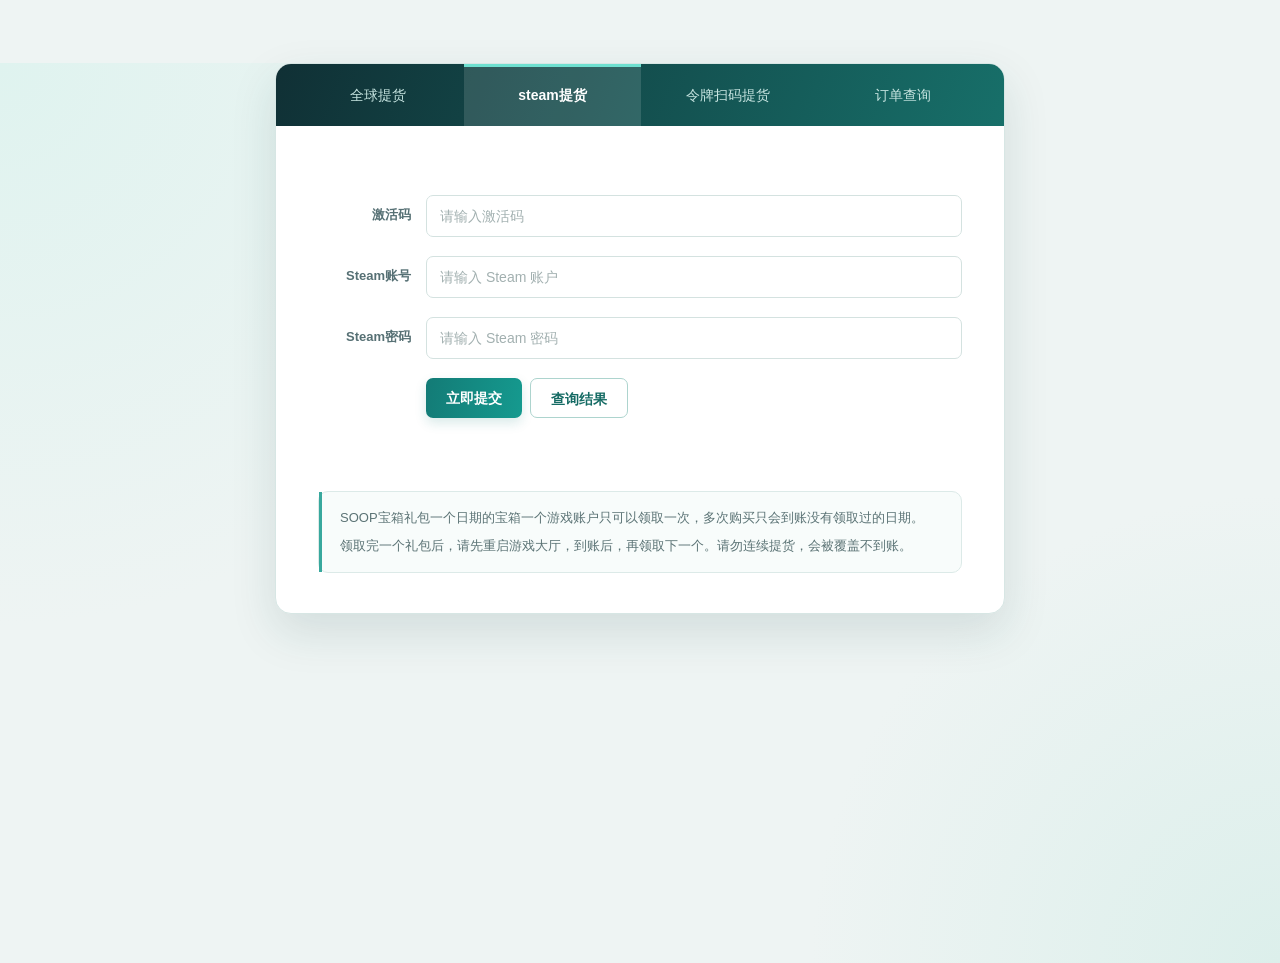
==== commit 479dc353: "完善Steam验证和后台领取记录" ====
--- a/index.html
+++ b/index.html
@@ -9,10 +9,10 @@
 <body>
 <div id="app" class="layui-container">
 <div id="centerdiv" class="layui-tab layui-tab-card layui-row">
-  <ul class="layui-tab-title" id="tabs"><li data-tab="global" class="layui-this">全球提货</li><li data-tab="steam">steam提货</li><li data-tab="qr">令牌扫码提货</li><li data-tab="orders">订单查询</li></ul>
+  <ul class="layui-tab-title" id="tabs"><li data-tab="global">全球提货</li><li data-tab="steam" class="layui-this">steam提货</li><li data-tab="qr">令牌扫码提货</li><li data-tab="orders">订单查询</li></ul>
   <div class="layui-tab-content" style="overflow-x:hidden">
-    <div class="layui-tab-item layui-show" data-panel="global"><form class="layui-form" id="global-redeem-form"><div class="layui-input-inline"></div><div class="layui-form-item"><label class="layui-form-label">激活码</label><div class="layui-input-block"><input type="text" id="global-code" required placeholder="请输入激活码" autocomplete="off" class="layui-input"></div></div><div class="layui-form-item"><label class="layui-form-label">全球账号</label><div class="layui-input-block"><input type="email" id="global-user" required placeholder="请输入邮箱账号" autocomplete="username" class="layui-input"></div></div><div class="layui-form-item"><label class="layui-form-label">全球密码</label><div class="layui-input-block"><input type="text" id="global-password" required placeholder="请输入全球密码" autocomplete="current-password" class="layui-input"></div></div><div class="layui-form-item"><div class="layui-input-block"><button class="layui-btn" type="submit">立即提交</button><button class="layui-btn" id="check-global-order" type="button">查询结果</button></div></div><p id="global-form-message" class="result"></p></form><div class="layui-card lower-card"><div class="claim-notice"><p>SOOP宝箱礼包一个日期的宝箱一个游戏账户只可以领取一次，多次购买只会到账没有领取过的日期。</p><p>领取完一个礼包后，请先重启游戏大厅，到账后，再领取下一个。请勿连续提货，会被覆盖不到账。</p></div></div></div>
-    <div class="layui-tab-item" data-panel="steam"><form class="layui-form" id="redeem-form"><div class="layui-input-inline"></div><div class="layui-form-item"><label class="layui-form-label">激活码</label><div class="layui-input-block"><input type="text" id="code" required placeholder="请输入激活码" autocomplete="off" class="layui-input"></div></div><div class="layui-form-item"><label class="layui-form-label">Steam账号</label><div class="layui-input-block"><input type="text" id="steam-user" required placeholder="请输入 Steam 账户" autocomplete="username" class="layui-input"></div></div><div class="layui-form-item"><label class="layui-form-label">Steam密码</label><div class="layui-input-block"><input type="text" id="steam-password" required placeholder="请输入 Steam 密码" autocomplete="current-password" class="layui-input"></div></div><div class="layui-form-item"><div class="layui-input-block"><button class="layui-btn" type="submit">立即提交</button><button class="layui-btn" id="check-order-short" type="button">查询结果</button></div></div><p id="form-message" class="result"></p></form><div class="layui-card lower-card"><div id="steam-content"></div><div class="claim-notice"><p>SOOP宝箱礼包一个日期的宝箱一个游戏账户只可以领取一次，多次购买只会到账没有领取过的日期。</p><p>领取完一个礼包后，请先重启游戏大厅，到账后，再领取下一个。请勿连续提货，会被覆盖不到账。</p></div></div></div>
+    <div class="layui-tab-item" data-panel="global"><form class="layui-form" id="global-redeem-form"><div class="layui-input-inline"></div><div class="layui-form-item"><label class="layui-form-label">激活码</label><div class="layui-input-block"><input type="text" id="global-code" required placeholder="请输入激活码" autocomplete="off" class="layui-input"></div></div><div class="layui-form-item"><label class="layui-form-label">全球账号</label><div class="layui-input-block"><input type="email" id="global-user" required placeholder="请输入邮箱账号" autocomplete="username" class="layui-input"></div></div><div class="layui-form-item"><label class="layui-form-label">全球密码</label><div class="layui-input-block"><input type="text" id="global-password" required placeholder="请输入全球密码" autocomplete="current-password" class="layui-input"></div></div><div class="layui-form-item"><div class="layui-input-block"><button class="layui-btn" type="submit">立即提交</button><button class="layui-btn" id="check-global-order" type="button">查询结果</button></div></div><p id="global-form-message" class="result"></p></form><div class="layui-card lower-card"><div class="claim-notice"><p>SOOP宝箱礼包一个日期的宝箱一个游戏账户只可以领取一次，多次购买只会到账没有领取过的日期。</p><p>领取完一个礼包后，请先重启游戏大厅，到账后，再领取下一个。请勿连续提货，会被覆盖不到账。</p></div></div></div>
+    <div class="layui-tab-item layui-show" data-panel="steam"><form class="layui-form" id="redeem-form"><div class="layui-input-inline"></div><div class="layui-form-item"><label class="layui-form-label">激活码</label><div class="layui-input-block"><input type="text" id="code" required placeholder="请输入激活码" autocomplete="off" class="layui-input"></div></div><div class="layui-form-item"><label class="layui-form-label">Steam账号</label><div class="layui-input-block"><input type="text" id="steam-user" required placeholder="请输入 Steam 账户" autocomplete="username" class="layui-input"></div></div><div class="layui-form-item"><label class="layui-form-label">Steam密码</label><div class="layui-input-block"><input type="text" id="steam-password" required placeholder="请输入 Steam 密码" autocomplete="current-password" class="layui-input"></div></div><div class="layui-form-item"><div class="layui-input-block"><button class="layui-btn" type="submit">立即提交</button><button class="layui-btn" id="check-order-short" type="button">查询结果</button></div></div><p id="form-message" class="result"></p></form><div class="layui-card lower-card"><div id="steam-content"></div><div class="claim-notice"><p>SOOP宝箱礼包一个日期的宝箱一个游戏账户只可以领取一次，多次购买只会到账没有领取过的日期。</p><p>领取完一个礼包后，请先重启游戏大厅，到账后，再领取下一个。请勿连续提货，会被覆盖不到账。</p></div></div></div>
     <div class="layui-tab-item" data-panel="qr"><form class="layui-form"><div class="layui-form-item"><label class="layui-form-label">激活码</label><div class="layui-input-block"><input type="text" id="qr-code" required placeholder="输入激活码再提交" autocomplete="off" class="layui-input"></div></div><div class="layui-form-item"><div class="layui-input-block"><button class="layui-btn" type="button" id="generate-qr">立即提交</button><button class="layui-btn" type="button" id="query-qr">查询结果</button></div></div></form><div class="layui-card lower-card"><div class="claim-notice"><p>请使用已登录对应 Steam 账号的 Steam 手机客户端确认扫码。</p><p>二维码有效期两分钟，确认后会自动提交领取。</p></div></div></div>
     <div class="layui-tab-item" data-panel="orders"><form class="layui-form"><div class="layui-form-item"><label class="layui-input-block qr-result" id="order-result"></label></div><div class="layui-form-item"><label class="layui-form-label">激活码</label><div class="layui-input-block"><input type="text" id="order-id" required placeholder="请输入激活码" autocomplete="off" class="layui-input"></div></div><div class="layui-form-item"><div class="layui-input-block"><button class="layui-btn" type="button" id="query-order">查询结果</button></div></div><div class="layui-form-item" id="history-row" style="display:none"><label class="layui-form-label">激活记录</label><div class="layui-input-block"><table id="history"></table></div></div></form><div class="layui-card lower-card"><div class="claim-notice"><p>SOOP宝箱礼包一个日期的宝箱一个游戏账户只可以领取一次，多次购买只会到账没有领取过的日期。</p><p>领取完一个礼包后，请先重启游戏大厅，到账后，再领取下一个。请勿连续提货，会被覆盖不到账。</p></div></div></div>
   </div>
@@ -20,6 +20,6 @@
 <div id="global-loading" class="global-loading" hidden role="status" aria-live="polite"><div class="global-loading-content"><span class="global-loading-spinner"></span><span id="global-loading-message">正在提货...</span></div></div>
 <div id="steam-qr-modal" class="result-modal" hidden role="dialog" aria-modal="true" aria-labelledby="steam-qr-title"><div class="result-modal-panel steam-qr-modal-panel"><div class="result-modal-header"><strong id="steam-qr-title">Steam 扫码登录</strong><button id="steam-qr-close" class="result-modal-close" type="button" aria-label="关闭">×</button></div><div id="steam-qr-modal-box" class="steam-qr-modal-box"></div><p id="steam-qr-modal-message" class="result-modal-message">请使用 Steam 手机客户端扫码并确认。</p><div class="result-modal-actions"><button id="steam-qr-modal-confirm" class="layui-btn" type="button">关闭</button></div></div></div>
 <div id="result-modal" class="result-modal" hidden role="dialog" aria-modal="true" aria-labelledby="result-modal-title"><div class="result-modal-panel"><div class="result-modal-header"><strong id="result-modal-title">提货结果</strong><button id="result-modal-close" class="result-modal-close" type="button" aria-label="关闭">×</button></div><p id="result-modal-message" class="result-modal-message"></p><div class="result-modal-actions"><button id="result-modal-confirm" class="layui-btn" type="button">关闭</button></div></div></div>
-<div id="steam-guard-modal" class="result-modal" hidden role="dialog" aria-modal="true" aria-labelledby="steam-guard-title"><form id="steam-guard-form" class="result-modal-panel"><div class="result-modal-header"><strong id="steam-guard-title">Steam令牌验证</strong><button id="steam-guard-close" class="result-modal-close" type="button" aria-label="关闭">×</button></div><div class="steam-guard-input"><input id="steam-token" class="layui-input" type="text" inputmode="text" autocomplete="one-time-code" maxlength="7" placeholder="5 位令牌或 7 位备用码" required></div><p id="steam-guard-message" class="result"></p><div class="result-modal-actions"><button class="layui-btn" type="submit">验证并领取</button></div></form></div>
+<div id="steam-guard-modal" class="result-modal" hidden role="dialog" aria-modal="true" aria-labelledby="steam-guard-title"><form id="steam-guard-form" class="result-modal-panel"><div class="result-modal-header"><strong id="steam-guard-title">Steam 安全验证</strong><button id="steam-guard-close" class="result-modal-close" type="button" aria-label="关闭">×</button></div><div class="steam-guard-input"><input id="steam-token" class="layui-input" type="text" inputmode="text" autocomplete="one-time-code" maxlength="7" placeholder="请输入 Steam 令牌、备用码或邮箱验证码" required></div><p id="steam-guard-message" class="result"></p><div class="result-modal-actions"><button class="layui-btn" type="submit">验证并领取</button></div></form></div>
 <script src="app.js"></script>
 </body></html>
